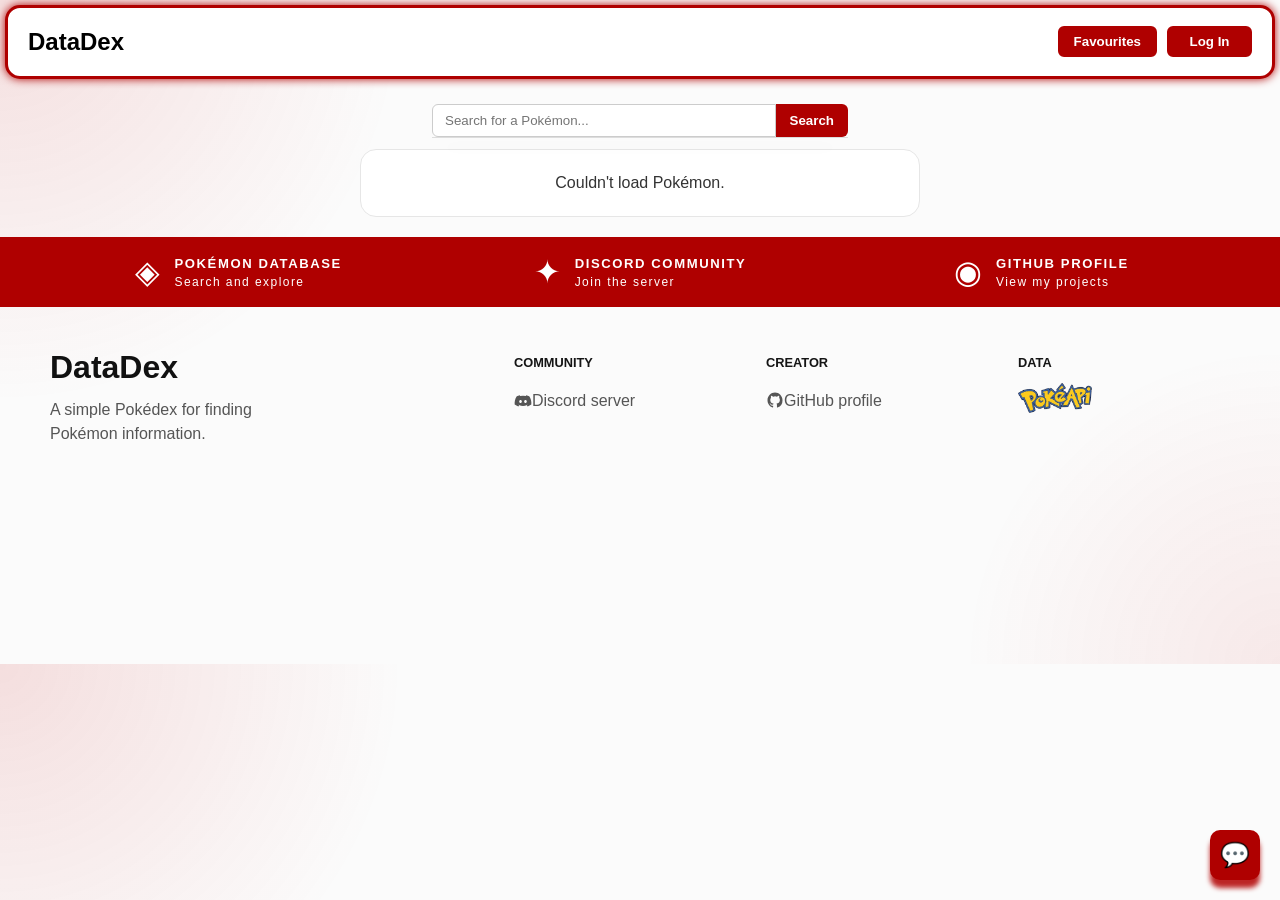
==== HTML/DataDex.html @ 78126db5 "Add files via upload" ====
<!DOCTYPE html>
<html lang="en">
<head>
    <meta charset="UTF-8">
    <meta name="viewport" content="width=device-width, initial-scale=1.0">
    <title>DataDex</title>
    <link rel="stylesheet" href="../CSS/Style.css">
    <!-- These scripts power the chatbox and Pokémon list. -->
    <script src="../Javascript/Chatbox.js" defer></script>
    <script src="../Javascript/Library.js" defer></script>
    <script src="../Javascript/AuthSystem.js" defer></script>
</head>
<body>
    <!-- Navbar -->
    <nav class="navbar">
        <div><h1 style="margin-right:10px;">DataDex</h1></div>
        <div style="margin-left:auto;display:flex;align-items:center;gap:10px;">
            <a class="nav-btn" href="Favourites.html" style="font-size: 13.3333px;">Favourites</a>
            <!-- Show before login -->
            <div id="nav-auth-controls">
                <button id="loginBtn" class="nav-btn" onclick="openAuthModal('login')">Log In</button>
            </div>
            <!-- Show after login -->
            <div id="nav-user-profile" style="display:none;align-items:center;gap:10px;">
                <img id="user-avatar" src="../Image/default-avatar.png" alt="Avatar" title="Change Avatar" onclick="document.getElementById('avatarPicker').click()" style="width:35px;height:35px;border-radius:50%;object-fit:cover;cursor:pointer;">
                <input type="file" id="avatarPicker" accept="image/*" style="display:none" onchange="changeAvatar(event)">
                <span id="nav-username"></span>
                <button class="nav-btn" onclick="logoutUser()">Log Out</button>
            </div>
        </div>
    </nav>
    <!-- Authentication Modal -->
    <div id="auth-modal" class="auth-modal" style="display:none;">
        <div class="auth-box">
            <button class="auth-close" onclick="closeAuthModal()">&times;</button>
            <h2 id="modal-title">Log In</h2>
            <input id="auth-user" type="text" placeholder="Username">
            <input id="auth-pass" type="password" placeholder="Password">
            <input id="auth-confirm-pass" type="password" placeholder="Confirm Password" style="display:none;">
            <button class="auth-btn" onclick="handleAuth()"> Continue</button>
            <p id="auth-message" style="color:red;margin-top:10px;"></p>
            <p id="auth-switch-text" style="margin-top:15px;">Don't have an account?<a href="#" onclick="openAuthModal('signup');return false;">Create One</a></p>
        </div>
    </div>
    <br><br><br><br>

    <!-- Fixed button and window for the Pokémon assistant. -->
    <button id="chatbox_btn" type="button">💬</button>
    <div id="chatbox" class="chatbox">
        <div class="chatbox-header">
            <h3>Chat with DataDex</h3>
            <button id="close_chatbox" type="button">Close</button>
        </div>
        <div id="chatbox_messages"></div>
        <div class="chatbox-input">
            <input type="text" id="chatbox_input" placeholder="Type your message...">
            <button id="send_message" type="button">Send</button>
        </div>
    </div>

    <!-- Search input, suggestions, and generated Pokémon cards. -->
    <main class="search-section">
        <div class="search-container">
            <input type="text" id="searchInput" placeholder="Search for a Pokémon...">
            <button id="searchButton" type="button">Search</button>
            <div id="searchSuggestions"></div>
        </div>
        <div id="pokemonContainer"></div>
    </main>

    <!-- Site footer with community and creator links. -->
    <footer class="site-footer" style="transform: translateY(-75px);">
        <div class="footer-highlights">
            <div class="footer-feature"><span class="footer-icon">◈</span><p><strong>POKÉMON DATABASE</strong><span>Search and explore</span></p></div>
            <div class="footer-feature"><span class="footer-icon">✦</span><p><strong>DISCORD COMMUNITY</strong><span>Join the server</span></p></div>
            <div class="footer-feature"><span class="footer-icon">◉</span><p><strong>GITHUB PROFILE</strong><span>View my projects</span></p></div>
        </div>
        <div class="footer-main">
            <div class="footer-brand"><a href="DataDex.html">DataDex</a><p>A simple Pokédex for finding Pokémon information.</p></div>
            <div class="footer-column">
                <h2>COMMUNITY</h2>
                <a class="footer-social-link" href="https://discord.gg/fkH4f9ykp" target="_blank">
                    <svg viewBox="0 0 24 24" aria-hidden="true">
                        <path d="M20.3 4.4A16.3 16.3 0 0 0 16.3 3l-.5 1a15 15 0 0 0-7.6 0l-.5-1a16.3 16.3 0 0 0-4 1.4C1.2 8.2.6 11.8.9 15.4a16.5 16.5 0 0 0 4.9 2.5l1.2-1.6c-.7-.3-1.3-.6-1.9-1a10.4 10.4 0 0 0 1.5.7 11.7 11.7 0 0 0 10.8 0 10.4 10.4 0 0 0 1.5-.7c-.6.4-1.2.7-1.9 1l1.2 1.6a16.5 16.5 0 0 0 4.9-2.5c.4-4.2-.7-7.8-2.8-11ZM8.7 13.2c-1 0-1.8-.9-1.8-2s.8-2 1.8-2 1.8.9 1.8 2-.8 2-1.8 2Zm6.6 0c-1 0-1.8-.9-1.8-2s.8-2 1.8-2 1.8.9 1.8 2-.8 2-1.8 2Z"/>
                    </svg>Discord server
                </a>
            </div>
            <div class="footer-column">
                <h2>CREATOR</h2>
                <a class="footer-social-link" href="https://github.com/HT-50" target="_blank">
                    <svg viewBox="0 0 24 24" aria-hidden="true">
                        <path d="M12 2C6.5 2 2 6.6 2 12.2c0 4.5 2.9 8.3 6.8 9.7.5.1.7-.2.7-.5v-1.9c-2.8.6-3.4-1.2-3.4-1.2-.5-1.2-1.1-1.5-1.1-1.5-.9-.6.1-.6.1-.6 1 .1 1.5 1 1.5 1 .9 1.5 2.4 1.1 3 .9.1-.7.4-1.1.6-1.3-2.2-.3-4.5-1.1-4.5-5 0-1.1.4-2 1-2.7-.1-.3-.4-1.3.1-2.7 0 0 .8-.3 2.8 1.1a9.5 9.5 0 0 1 5 0c1.9-1.4 2.8-1.1 2.8-1.1.5 1.4.2 2.4.1 2.7.6.7 1 1.6 1 2.7 0 3.9-2.4 4.7-4.6 5 .4.3.7 1 .7 1.9v2.8c0 .3.2.6.7.5A10.2 10.2 0 0 0 22 12.2C22 6.6 17.5 2 12 2Z"/>
                    </svg>GitHub profile
                </a>
            </div>
            <div class="footer-column">
                <h2>DATA</h2>
                <a href="https://pokeapi.co/" target="_blank">
                    <img src="../Image/download.png" style="height: 35%; width: 35%; transform: translateY(-5px);">
                </a>
            </div>
        </div>
    </footer>
    <br>
</body>
</html>
---- CSS/Style.css ----
/* Basic css */
* {
    box-sizing: border-box;
}
body {
    margin: 0;
    font-family: Arial, sans-serif;
    background:
        radial-gradient(circle at top left, rgba(200, 17, 17, 0.12), transparent 28%),
        radial-gradient(circle at bottom right, rgba(200, 17, 17, 0.08), transparent 22%),
        #fbfbfb;
}
img {
    display: block;
    max-width: 100%;
    height: auto;
}
/* Avatar img border */
#user-avatar{
    width:35px;
    height:35px;
    border-radius:50%;
    object-fit:cover;
    cursor:pointer;
    border:3px solid rgb(175,0,0);
    box-shadow:0 0 8px rgba(175,0,0,.25);
    transition:.2s;
    transform:scale(1.1);
}
#user-avatar:hover{
    transform:scale(1.12);
    box-shadow:
        0 0 12px rgba(175,0,0,.45),
        0 0 20px rgba(175,0,0,.25);
}
/* Navbar css */
.navbar {
    background-color: #ffffff;
    padding-left: 20px;
    padding-right: 20px;
    position: fixed;
    top: 5px;
    left: 5px;
    right: 5px;
    display: inline-flex;
    align-items: center;
    border: 3px solid rgb(175, 0, 0); 
    box-shadow: 0 0 10px rgb(175, 0, 0);
    width: auto;
    border-radius: 15px;
    z-index: 1000;
}
.nav-btn {
    background: rgb(175, 0, 0);
    color: white;
    border: 2px solid rgb(175, 0, 0);
    border-radius: 6px;
    padding: 6px 14px;
    font-weight: 700;
    cursor: pointer;
    transition: background 0.2s, color 0.2s, transform 0.2s, box-shadow 0.2s;
    display: inline-block;
    min-width: 85px;
    text-align: center;
    text-decoration: none;
}
.nav-btn:hover {
    background: rgb(125, 0, 0);
    border-color: rgb(125, 0, 0);
    transform: translateY(-5px);
    box-shadow: 0 8px 18px rgb(100, 0, 0);
}
.nav-right{
    margin-left:auto;
    display:flex;
    gap:10px;
    align-items:center;
    font-size: 13.3333px;
}
/* Auth modal ui */
.auth-modal{
    position:fixed;
    top:0;
    left:0;
    width:100%;
    height:100%;
    display:none;
    justify-content:center;
    align-items:flex-start;
    padding:20px;
    padding-top:15vh;
    background:rgba(0,0,0,.25);
    backdrop-filter:blur(5px);
    z-index:9999;
    animation:authFade .25s ease;
    box-sizing:border-box;
}
.auth-box{
    width:calc(100% - 40px);
    max-width:380px;
    margin-top:80px; /* Adjust this */
    background:#fff;
    border:2px solid rgb(175,0,0);
    border-radius:20px;
    padding:35px;
    box-shadow:
        0 0 15px rgba(150,0,0,.25),
        0 0 40px rgba(150,0,0,.18);
    animation:authDrop .35s ease;
    position:relative;
    box-sizing:border-box;
}
.auth-box h2{
    margin:0 0 30px;
    font-size:30px;
    font-weight:700;
    text-align:center;
    color:rgb(175,0,0);
}
.auth-close{
    position:absolute;
    top:15px;
    right:18px;
    border:none;
    background:none;
    font-size:28px;
    cursor:pointer;
    color:rgb(125,0,0);
    transition:.2s;
}
.auth-close:hover{
    transform:rotate(90deg);
}
.auth-box input{
    width:100%;
    padding:14px 16px;
    margin-bottom:18px;
    border:none;
    border-bottom:2px solid #d6d6d6;
    outline:none;
    background:transparent;
    font-size:15px;
    transition:.25s;
    box-sizing:border-box;
}
.auth-box input:focus{
    border-bottom:2px solid rgb(175,0,0);
}
.auth-btn{
    width:100%;
    padding:14px;
    border:none;
    border-radius:10px;
    background:rgb(175,0,0);
    color:#fff;
    font-size:16px;
    font-weight:bold;
    cursor:pointer;
    transition:.25s;
}
.auth-btn:hover{
    background:rgb(150,0,0);
    box-shadow:0 0 18px rgba(150,0,0,.4);
    transform:translateY(-2px);
}
#auth-message{
    margin-top:15px;
    text-align:center;
    font-size:14px;
    color:red;
    min-height:20px;
}
#auth-switch-text{
    margin-top:22px;
    text-align:center;
    font-size:14px;
    color:#666;
}
#auth-switch-text a{
    text-decoration:none;
    font-weight:bold;
    color:rgb(175,0,0);
    transition:.2s;
}
#auth-switch-text a:hover{
    text-decoration:underline;
}
@keyframes authDrop{
    from{
        opacity:0;
        transform:translateY(-40px);
    }
    to{
        opacity:1;
        transform:translateY(0);
    }
}
@keyframes authFade{
    from{
        opacity:0;
    }
    to{
        opacity:1;
    }
}
@media(max-width:500px){
    .auth-modal{
        padding:20px;
        padding-top:70px;
    }
    .auth-box{
        padding:25px;
    }
    .auth-box h2{
        font-size:24px;
    }
}
/* Search page */
.search-section {
    width: min(100%, 1400px);
    margin: auto;
    padding: 20px 16px;
    text-align: center;
}
.search-container {
    position: relative;
    display: flex;
    width: 100%;
    max-width: 416px;
    margin: 12px auto;
}
#searchInput {
    min-width: 0;
    flex: 1;
    padding: 8px 12px;
    border: 1px solid #ccc;
    border-radius: 6px 0 0 6px;
}
/* Search btn */
#searchButton, #showMoreButton {
    border: 0;
    background: rgb(175, 0, 0);
    color: white;
    cursor: pointer;
    font-weight: 700;
    transition: background 0.2s, transform 0.2s;
}
#searchButton {
    padding: 8px 14px;
    border-radius: 0 6px 6px 0;
}
#searchButton:hover, #showMoreButton:hover {
    background: #a90f0f;
}
/* Search suggestions */
#searchSuggestions {
    position: absolute;
    top: 100%;
    left: 0;
    z-index: 10;
    width: 100%;
    overflow: hidden;
    background: #fff;
    border: 1px solid #ddd;
    border-top: 0;
    border-radius: 0 0 10px 10px;
    box-shadow: 0 10px 24px rgba(0, 0, 0, 0.12);
    text-align: left;
}
.search-suggestion-item, .search-suggestion-empty {
    padding: 10px 12px;
}
.search-suggestion-item {
    cursor: pointer;
}
.search-suggestion-item:hover {
    background: #f4f4f4;
}
.search-suggestion-empty {
    color: #666;
}
/* Cards div */
#pokemonContainer {
    display: grid;
    grid-template-columns: repeat(5, 1fr);
    gap: 20px;
}
/* Show more btn */
#showMoreButton {
    display: block;
    margin: 20px auto 0;
    padding: 12px 20px;
    border-radius: 999px;
    font-size: 1rem;
}
#showMoreButton:hover {
    transform: translateY(-2px);
}
.message-box {
    grid-column: 1 / -1;
    width: min(100%, 560px);
    margin: auto;
    padding: 24px;
    background: #fff;
    border: 1px solid #e6e6e6;
    border-radius: 16px;
    color: #333;
}
.hidden {
    display: none !important;
}
/* Card hover and color */
.pokemon-card {
    overflow: hidden;
    width: 100%;
    cursor: pointer;
    background: #fff;
    border: 1px solid #ccc;
    border-radius: 16px;
    box-shadow: 0 10px 22px rgba(0, 0, 0, 0.08);
    transition: transform 0.2s, box-shadow 0.2s;
}
.pokemon-card:hover {
    transform: translateY(-5px);
    box-shadow: 0 18px 30px rgba(0, 0, 0, 0.12);
}
/* Cards img */
.card-img-wrapper {
    padding: 16px;
    background: #f9f9f9;
}
.card-img-wrapper img {
    width: 100%;
}
/* Cards body */
.card-body {
    padding: 16px;
}
/* Position of cards' element */
.pokemon-name, .pokemon-id {
    margin: 0 0 8px;
}
.pokemon-name {
    text-transform: capitalize;
}
.pokemon-id, .pokemon-meta {
    color: #555;
}
.pokemon-meta {
    margin: 12px 0 0;
}
/* Type position */
.type-list {
    display: flex;
    flex-wrap: wrap;
    justify-content: center;
    gap: 8px;
    margin: 14px 0;
}
.pokemon-type {
    padding: 6px 16px;
    border-radius: 6px;
    color: #fff;
    font-size: 0.88rem;
    font-weight: 700;
    text-shadow: 0 1px 1px rgba(0, 0, 0, 0.25);
    text-transform: capitalize;
}
/* Type color */
.type-normal { background: #a8a77a; color: #222; }
.type-fire { background: #ee8130; }
.type-water { background: #6390f0; }
.type-electric { background: #f7d02c; color: #222; }
.type-grass { background: #7ac74c; }
.type-ice { background: #96d9d6; color: #222; }
.type-fighting { background: #c22e28; }
.type-poison { background: #a33ea1; }
.type-ground { background: #e2bf65; color: #222; }
.type-flying { background: linear-gradient(#3dc7ef 50%, #bdb9b8 50%); }
.type-psychic { background: #f95587; }
.type-bug { background: #a6b91a; }
.type-rock { background: #b6a136; }
.type-ghost { background: #735797; }
.type-dragon { background: linear-gradient(#53a4cf 50%, #f16e57 50%); }
.type-dark { background: #705746; }
.type-steel { background: #b7b7ce; color: #222; }
.type-fairy { background: #d685ad; }
/* Pokémon detail page css */
.detail-card {
    display: grid;
    grid-template-columns: 350px 1fr;
    gap: 30px;
    width: min(100% - 32px, 1000px);
    margin: 40px auto;
    padding: 30px;
    background: #fff;
    border-radius: 20px;
    box-shadow: 0 10px 25px rgba(0, 0, 0, 0.15);
}
/* Detail img */
.detail-image {
    display: flex;
    align-items: center;
    justify-content: center;
}
.detail-image img {
    width: 320px;
    transition: transform 0.3s;
}
.detail-image img:hover {
    transform: scale(1.08);
}
/* Detail pokemon header */
.detail-info h1 {
    margin: 0;
    font-size: 2.8rem;
    text-transform: capitalize;
    text-align: center;
}
/* Grid creator between img and stats */
.info-grid {
    display: grid;
    grid-template-columns: repeat(2, 1fr);
    gap: 18px;
    margin: 25px 0;
}
.info-grid div {
    padding: 18px;
    background: #f4f4f4;
    border-radius: 15px;
    text-align: center;
}
.info-grid strong {
    display: block;
    margin-bottom: 10px;
    font-size: 1.2rem;
}
/* Stats css */
#stats {
    display: flex;
    flex-direction: column;
    gap: 10px;
    margin-top: 20px;
}
.stat {
    display: grid;
    grid-template-columns: 110px 1fr 45px;
    gap: 15px;
    align-items: center;
}
.bar {
    height: 12px;
    overflow: hidden;
    background: #e5e5e5;
    border-radius: 30px;
}
.fill {
    height: 100%;
    background: #d62828;
    border-radius: inherit;
}
/* Footer css */
.site-footer {
    margin-top: 75px;
    color: #151515;
    padding-bottom: 50px;
}
/* Footers' red strip*/
.footer-highlights {
    display: grid;
    grid-template-columns: repeat(3, 1fr);
    gap: 24px;
    padding: 16px max(24px, calc((100% - 1180px) / 2));
    background: rgb(175, 0, 0);
    color: #fff;
}
/* Footer feature */
.footer-feature {
    display: flex;
    align-items: center;
    justify-content: center;
    gap: 14px;
}
.footer-feature p, .footer-brand p {
    margin: 0;
}
.footer-feature strong, .footer-feature span:not(.footer-icon) {
    display: block;
    letter-spacing: 0.12em;
}
.footer-feature strong { 
    font-size: 0.82rem; 
}
.footer-feature span:not(.footer-icon) { 
    margin-top: 4px; 
    font-size: 0.75rem; 
}
/* Footers' icon */
.footer-icon {
    color: #fff;
    font-size: 2rem;
}
/* Footer div */
.footer-main {
    display: grid;
    grid-template-columns: 2fr repeat(3, 1fr);
    gap: 40px;
    width: min(100% - 48px, 1180px);
    margin: auto;
    padding: 42px 0 75px;
}
/* Footer developer's text color page */
.footer-brand > a {
    color: #111;
    font-size: 2rem;
    font-weight: 700;
    text-decoration: none;
}
.footer-brand p {
    max-width: 260px;
    margin-top: 12px;
    color: #555;
    line-height: 1.5;
}
/* Footer developers' page */
.footer-column h2 {
    margin: 6px 0 18px;
    font-size: 0.8rem;
}
.footer-column a {
    display: block;
    margin-bottom: 12px;
    color: #555;
    text-decoration: none;
}
.footer-column a:hover {
    color: #c81111;
    text-decoration: underline;
}
/* Footer link */
.footer-social-link {
    display: inline-flex;
    align-items: center;
    gap: 8px;
}
.footer-social-link svg {
    width: 18px;
    height: 18px;
    fill: currentColor;
}
/* Shift position of links' icon a bit upward */
.footer-social-link[href*="discord"] svg {
    transform: translateY(5px);
}
.footer-social-link[href*="github"] svg {
    transform: translateY(3px);
}
/* Chatbox css */
#chatbox_btn {
    position: fixed;
    right: 20px;
    bottom: 20px;
    z-index: 1001;
    width: 50px;
    height: 50px;
    background: rgb(175, 0, 0);
    border: 0;
    border-radius: 10px;
    box-shadow: 0 8px 5px rgb(188, 38, 38);
    color: #fff;
    cursor: pointer;
    font-size: 24px;
}
#chatbox_btn:hover { 
    background: #cc0000; transform: translateY(-5px); 
}
#chatbox {
    position: fixed;
    right: 90px;
    bottom: 20px;
    z-index: 1002;
    display: none;
    width: 360px;
    overflow: hidden;
    background: #fff;
    border: 2px solid #c81111;
    border-radius: 12px;
    box-shadow: 0 22px 46px rgba(0, 0, 0, 0.22);
}
/* Chatbot header css */
.chatbox-header {
    position: relative;
    padding: 17px 90px 17px 12px;
    background: linear-gradient(90deg, #c81111, #e03b3b);
    border-radius: 10px 10px 0 0;
    color: #fff;
    text-align: center;
}
.chatbox-header h3 { 
    margin: 0; font-size: 1rem; 
}
#close_chatbox {
    position: absolute;
    top: 10px;
    right: 10px;
    height: 30px;
    padding: 0 10px;
    background: #fff;
    border: 1px solid #fff;
    border-radius: 999px;
    color: #c81111;
    cursor: pointer;
    font-weight: 700;
}
#chatbox_messages {
    display: flex;
    flex-direction: column;
    gap: 10px;
    height: 300px;
    overflow-y: auto;
    padding: 14px;
}
/* Chatbot input */
.chatbox-input {
    display: flex;
    gap: 10px;
    padding: 14px;
    border-top: 1px solid rgba(200, 17, 17, 0.25);
}
#chatbox_input {
    min-width: 0;
    flex: 1;
    padding: 12px 14px;
    border: 1px solid #ddd;
    border-radius: 999px;
    outline: 0;
}
#chatbox_input:focus { 
    border-color: #c81111; 
}
/* Message css */
#send_message {
    padding: 12px 16px;
    background: #c81111;
    border: 0;
    border-radius: 999px;
    color: #fff;
    cursor: pointer;
    font-weight: 700;
}
#send_message:hover { 
    background: #a90f0f; 
}
.message {
    max-width: 85%;
    margin-bottom: 10px;
    padding: 10px 12px;
    border-radius: 16px;
    box-shadow: 0 1px 2px rgba(0, 0, 0, 0.08);
    line-height: 1.45;
    white-space: pre-wrap;
    word-wrap: break-word;
}
.message.user { 
    align-self: flex-end; 
    background: #feeaea; 
    color: #3f1515; 
    border-bottom-right-radius: 4px; 
}
.message.bot { 
    align-self: flex-start; 
    background: #fff; 
    border: 1px solid #f0e0e0; 
    border-bottom-left-radius: 4px; 
}
/* Favourite css */
.favourite-btn{
    position:absolute;
    top:12px;
    right:12px;
    width:42px;
    height:42px;
    border:2px solid rgb(175,0,0);
    border-radius:10px;
    background:#fff;
    display:flex;
    align-items:center;
    justify-content:center;
    cursor:pointer;
    font-size:22px;
    transition:.2s;
    box-shadow:0 0 10px rgba(175,0,0,.18);
}
.favourite-btn:hover{
    transform:scale(1.08);
    box-shadow:
        0 0 12px rgba(175,0,0,.35),
        0 0 22px rgba(175,0,0,.2);
}
.favourite-btn.active{
    background:rgb(175,0,0);
    color:#fff;
}
/* Reponsive for cards in when use phone */
/* Not good for under 200px phone */
@media (max-width: 1400px) {
    #pokemonContainer { 
        grid-template-columns: repeat(4, 1fr); 
    }
}
@media (max-width: 1000px) {
    #pokemonContainer { 
        grid-template-columns: repeat(3, 1fr); 
    }
}
@media (max-width: 800px) {
    .detail-card { 
        grid-template-columns: 1fr; 
        margin: 20px auto; 
        padding: 20px; 
    }
    .detail-image img { 
        width: 220px;
    }
    .info-grid { 
        grid-template-columns: 1fr; 
    }
}
@media (max-width: 700px) {
    .search-section { 
        padding: 20px 12px; 
    }
    #pokemonContainer { 
        grid-template-columns: repeat(2, 1fr); 
        gap: 16px; 
    }
    .footer-highlights,
    .footer-main {
        grid-template-columns: 1fr;
    }
    .footer-highlights {
        gap: 20px;
        padding: 28px 24px;
    }
    .footer-main {
        gap: 28px;
        padding-top: 36px;
    }
}
@media (max-width: 500px) {
    #chatbox { 
        right: 10px; 
        bottom: 80px; 
        width: calc(100% - 20px);
     }
    .stat { 
        grid-template-columns: 85px 1fr 35px; 
        gap: 8px; 
        font-size: 0.9rem; 
    }
}
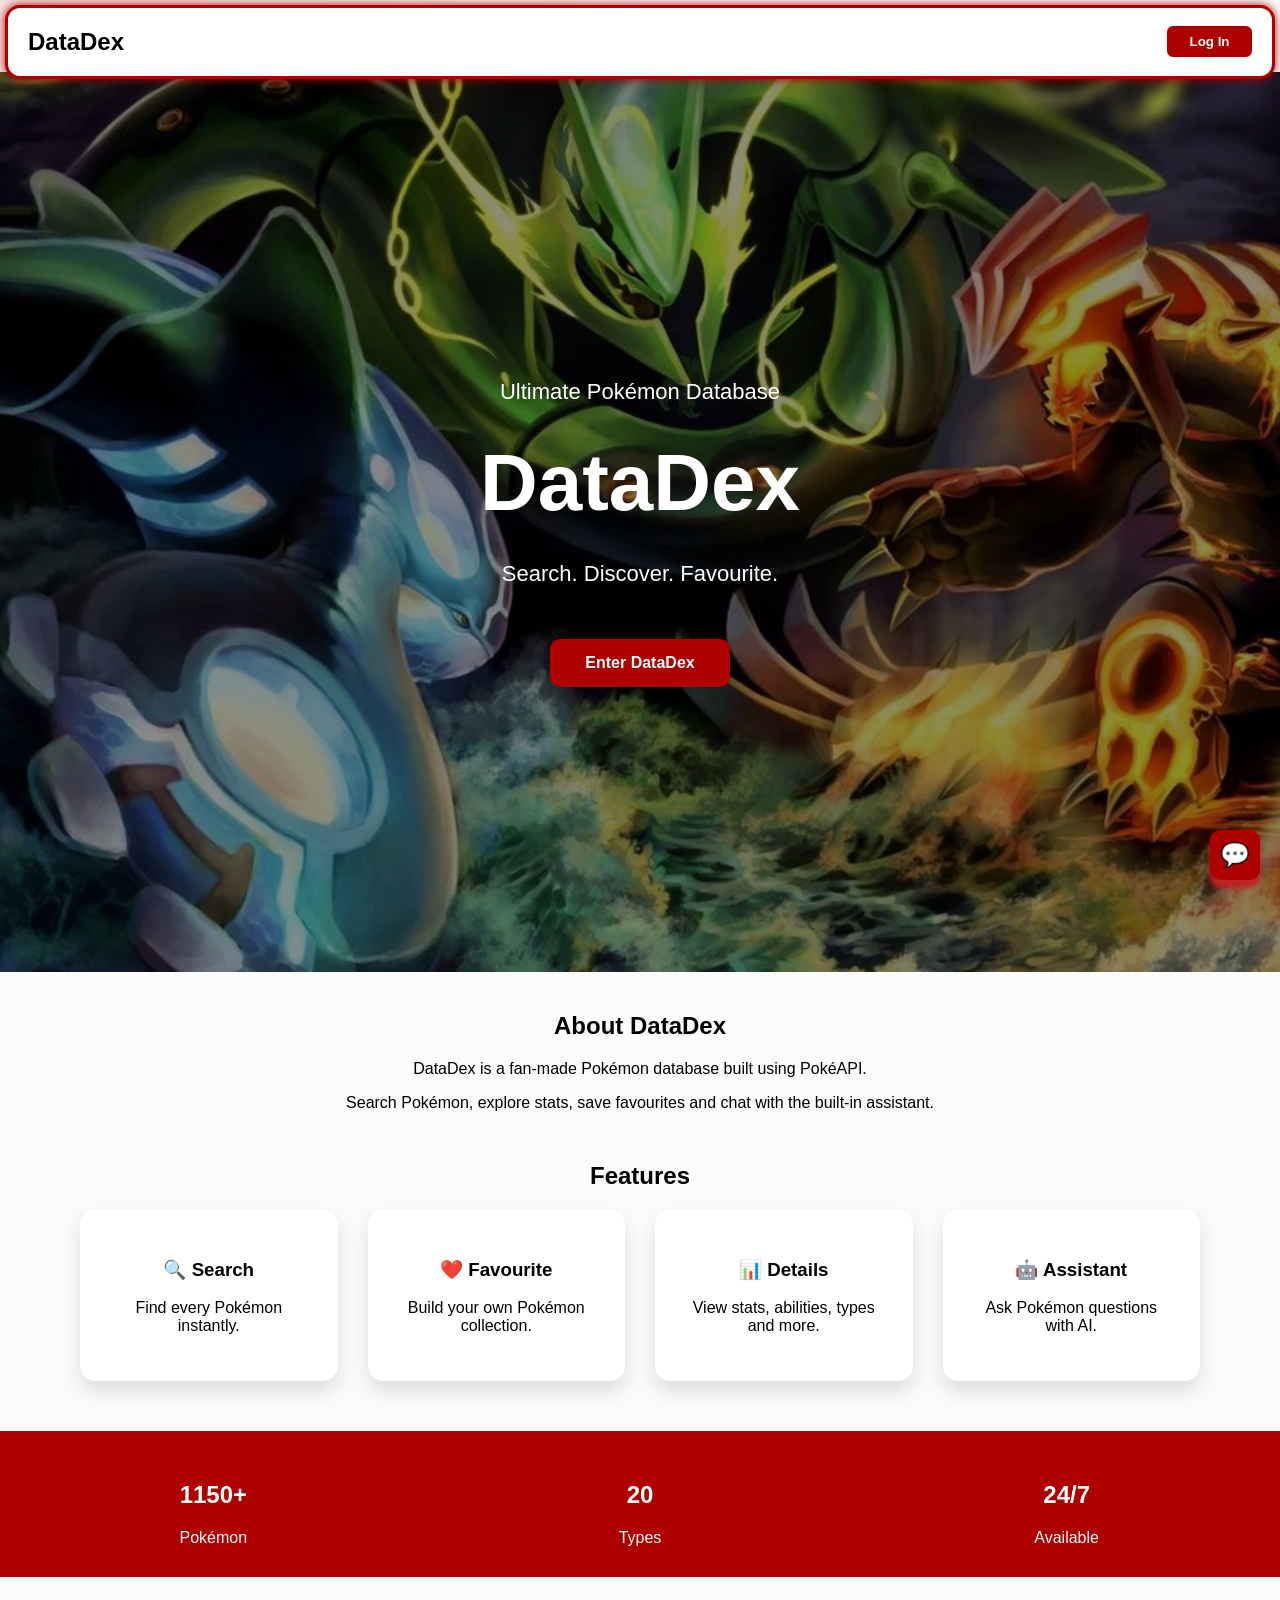
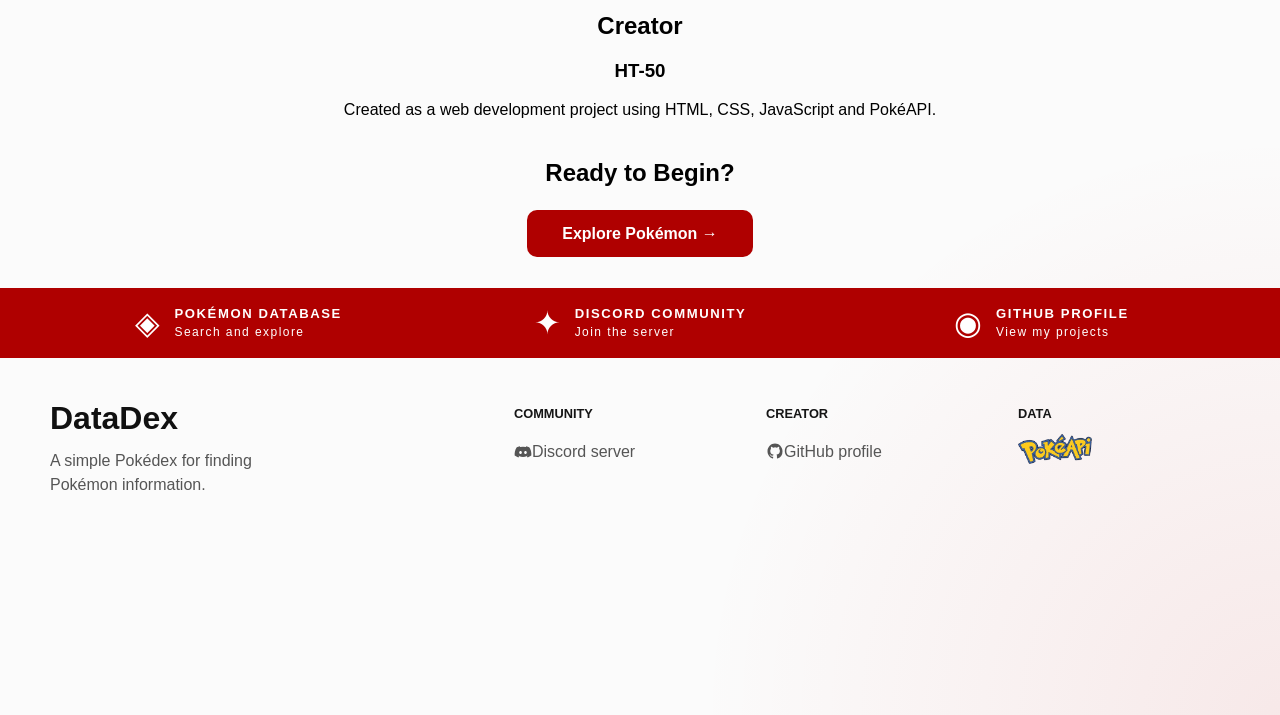
==== commit 550cbad5: "Add files via upload" ====
--- a/HTML/DataDex.html
+++ b/HTML/DataDex.html
@@ -1,106 +1,170 @@
-<!DOCTYPE html>
-<html lang="en">
-<head>
-    <meta charset="UTF-8">
-    <meta name="viewport" content="width=device-width, initial-scale=1.0">
-    <title>DataDex</title>
-    <link rel="stylesheet" href="../CSS/Style.css">
-    <!-- These scripts power the chatbox and Pokémon list. -->
-    <script src="../Javascript/Chatbox.js" defer></script>
-    <script src="../Javascript/Library.js" defer></script>
-    <script src="../Javascript/AuthSystem.js" defer></script>
-</head>
-<body>
-    <!-- Navbar -->
-    <nav class="navbar">
-        <div><h1 style="margin-right:10px;">DataDex</h1></div>
-        <div style="margin-left:auto;display:flex;align-items:center;gap:10px;">
-            <a class="nav-btn" href="Favourites.html" style="font-size: 13.3333px;">Favourites</a>
-            <!-- Show before login -->
-            <div id="nav-auth-controls">
-                <button id="loginBtn" class="nav-btn" onclick="openAuthModal('login')">Log In</button>
-            </div>
-            <!-- Show after login -->
-            <div id="nav-user-profile" style="display:none;align-items:center;gap:10px;">
-                <img id="user-avatar" src="../Image/default-avatar.png" alt="Avatar" title="Change Avatar" onclick="document.getElementById('avatarPicker').click()" style="width:35px;height:35px;border-radius:50%;object-fit:cover;cursor:pointer;">
-                <input type="file" id="avatarPicker" accept="image/*" style="display:none" onchange="changeAvatar(event)">
-                <span id="nav-username"></span>
-                <button class="nav-btn" onclick="logoutUser()">Log Out</button>
-            </div>
-        </div>
-    </nav>
-    <!-- Authentication Modal -->
-    <div id="auth-modal" class="auth-modal" style="display:none;">
-        <div class="auth-box">
-            <button class="auth-close" onclick="closeAuthModal()">&times;</button>
-            <h2 id="modal-title">Log In</h2>
-            <input id="auth-user" type="text" placeholder="Username">
-            <input id="auth-pass" type="password" placeholder="Password">
-            <input id="auth-confirm-pass" type="password" placeholder="Confirm Password" style="display:none;">
-            <button class="auth-btn" onclick="handleAuth()"> Continue</button>
-            <p id="auth-message" style="color:red;margin-top:10px;"></p>
-            <p id="auth-switch-text" style="margin-top:15px;">Don't have an account?<a href="#" onclick="openAuthModal('signup');return false;">Create One</a></p>
-        </div>
-    </div>
-    <br><br><br><br>
-
-    <!-- Fixed button and window for the Pokémon assistant. -->
-    <button id="chatbox_btn" type="button">💬</button>
-    <div id="chatbox" class="chatbox">
-        <div class="chatbox-header">
-            <h3>Chat with DataDex</h3>
-            <button id="close_chatbox" type="button">Close</button>
-        </div>
-        <div id="chatbox_messages"></div>
-        <div class="chatbox-input">
-            <input type="text" id="chatbox_input" placeholder="Type your message...">
-            <button id="send_message" type="button">Send</button>
-        </div>
-    </div>
-
-    <!-- Search input, suggestions, and generated Pokémon cards. -->
-    <main class="search-section">
-        <div class="search-container">
-            <input type="text" id="searchInput" placeholder="Search for a Pokémon...">
-            <button id="searchButton" type="button">Search</button>
-            <div id="searchSuggestions"></div>
-        </div>
-        <div id="pokemonContainer"></div>
-    </main>
-
-    <!-- Site footer with community and creator links. -->
-    <footer class="site-footer" style="transform: translateY(-75px);">
-        <div class="footer-highlights">
-            <div class="footer-feature"><span class="footer-icon">◈</span><p><strong>POKÉMON DATABASE</strong><span>Search and explore</span></p></div>
-            <div class="footer-feature"><span class="footer-icon">✦</span><p><strong>DISCORD COMMUNITY</strong><span>Join the server</span></p></div>
-            <div class="footer-feature"><span class="footer-icon">◉</span><p><strong>GITHUB PROFILE</strong><span>View my projects</span></p></div>
-        </div>
-        <div class="footer-main">
-            <div class="footer-brand"><a href="DataDex.html">DataDex</a><p>A simple Pokédex for finding Pokémon information.</p></div>
-            <div class="footer-column">
-                <h2>COMMUNITY</h2>
-                <a class="footer-social-link" href="https://discord.gg/fkH4f9ykp" target="_blank">
-                    <svg viewBox="0 0 24 24" aria-hidden="true">
-                        <path d="M20.3 4.4A16.3 16.3 0 0 0 16.3 3l-.5 1a15 15 0 0 0-7.6 0l-.5-1a16.3 16.3 0 0 0-4 1.4C1.2 8.2.6 11.8.9 15.4a16.5 16.5 0 0 0 4.9 2.5l1.2-1.6c-.7-.3-1.3-.6-1.9-1a10.4 10.4 0 0 0 1.5.7 11.7 11.7 0 0 0 10.8 0 10.4 10.4 0 0 0 1.5-.7c-.6.4-1.2.7-1.9 1l1.2 1.6a16.5 16.5 0 0 0 4.9-2.5c.4-4.2-.7-7.8-2.8-11ZM8.7 13.2c-1 0-1.8-.9-1.8-2s.8-2 1.8-2 1.8.9 1.8 2-.8 2-1.8 2Zm6.6 0c-1 0-1.8-.9-1.8-2s.8-2 1.8-2 1.8.9 1.8 2-.8 2-1.8 2Z"/>
-                    </svg>Discord server
-                </a>
-            </div>
-            <div class="footer-column">
-                <h2>CREATOR</h2>
-                <a class="footer-social-link" href="https://github.com/HT-50" target="_blank">
-                    <svg viewBox="0 0 24 24" aria-hidden="true">
-                        <path d="M12 2C6.5 2 2 6.6 2 12.2c0 4.5 2.9 8.3 6.8 9.7.5.1.7-.2.7-.5v-1.9c-2.8.6-3.4-1.2-3.4-1.2-.5-1.2-1.1-1.5-1.1-1.5-.9-.6.1-.6.1-.6 1 .1 1.5 1 1.5 1 .9 1.5 2.4 1.1 3 .9.1-.7.4-1.1.6-1.3-2.2-.3-4.5-1.1-4.5-5 0-1.1.4-2 1-2.7-.1-.3-.4-1.3.1-2.7 0 0 .8-.3 2.8 1.1a9.5 9.5 0 0 1 5 0c1.9-1.4 2.8-1.1 2.8-1.1.5 1.4.2 2.4.1 2.7.6.7 1 1.6 1 2.7 0 3.9-2.4 4.7-4.6 5 .4.3.7 1 .7 1.9v2.8c0 .3.2.6.7.5A10.2 10.2 0 0 0 22 12.2C22 6.6 17.5 2 12 2Z"/>
-                    </svg>GitHub profile
-                </a>
-            </div>
-            <div class="footer-column">
-                <h2>DATA</h2>
-                <a href="https://pokeapi.co/" target="_blank">
-                    <img src="../Image/download.png" style="height: 35%; width: 35%; transform: translateY(-5px);">
-                </a>
-            </div>
-        </div>
-    </footer>
-    <br>
-</body>
-</html>
+<!DOCTYPE html>
+<html lang="en">
+<head>
+    <meta charset="UTF-8">
+    <meta name="viewport" content="width=device-width, initial-scale=1.0">
+    <title>DataDex</title>
+    <link rel="stylesheet" href="../CSS/Style.css">
+    <link rel="stylesheet" href="../CSS/Main_Page.css">
+    <!-- These scripts power the chatbox and Pokémon list. -->
+    <script src="../Javascript/Chatbox.js" defer></script>
+    <script src="../Javascript/Library.js" defer></script>
+    <script src="../Javascript/AuthSystem.js" defer></script>
+</head>
+<body>
+    <!-- Navbar -->
+    <nav class="navbar">
+        <div><h1 style="margin-right:10px;">DataDex</h1></div>
+        <div style="margin-left:auto;display:flex;align-items:center;gap:10px;">
+            <!-- Show before login -->
+            <div id="nav-auth-controls">
+                <button id="loginBtn" class="nav-btn" onclick="openAuthModal('login')">Log In</button>
+            </div>
+            <!-- Show after login -->
+            <div id="nav-user-profile" style="display:none;align-items:center;gap:10px;">
+                <img id="user-avatar" src="../Image/default-avatar.png" alt="Avatar" title="Change Avatar" onclick="document.getElementById('avatarPicker').click()" style="width:35px;height:35px;border-radius:50%;object-fit:cover;cursor:pointer;">
+                <input type="file" id="avatarPicker" accept="image/*" style="display:none" onchange="changeAvatar(event)">
+                <span id="nav-username" style="font-weight: 700;"></span>
+                <button class="nav-btn" onclick="logoutUser()">Log Out</button>
+            </div>
+        </div>
+    </nav>
+    <!-- Authentication Modal -->
+    <div id="auth-modal" class="auth-modal" style="display:none;">
+        <div class="auth-box">
+            <button class="auth-close" onclick="closeAuthModal()">&times;</button>
+            <h2 id="modal-title">Log In</h2>
+            <input id="auth-user" type="text" placeholder="Username">
+            <input id="auth-pass" type="password" placeholder="Password">
+            <input id="auth-confirm-pass" type="password" placeholder="Confirm Password" style="display:none;">
+            <button class="auth-btn" onclick="handleAuth()"> Continue</button>
+            <p id="auth-message" style="color:red;margin-top:10px;"></p>
+            <p id="auth-switch-text" style="margin-top:15px;">Don't have an account?<a href="#" onclick="openAuthModal('signup');return false;">Create One</a></p>
+        </div>
+    </div>
+    <br><br><br><br>
+
+    <main class="landing">
+        <!-- Attention Grapper -->
+        <section class="hero">
+            <img class="hero-bg" src="../Image/pokemon-wallpaper-1.jpg" alt="Hero">
+            <div class="hero-overlay">
+                <p>Ultimate Pokémon Database</p>
+                <h1>DataDex</h1>
+                <p>
+                    Search. Discover. Favourite.
+                </p>
+                <a class="hero-btn" href="List.html">Enter DataDex</a>
+            </div>
+        </section>
+        <!-- ABOUT -->
+        <section class="landing-section" style="margin-top: 40px;">
+            <h2>About DataDex</h2>
+            <p>DataDex is a fan-made Pokémon database built using PokéAPI.</p>
+            <p>Search Pokémon, explore stats, save favourites and chat with the built-in assistant.</p>
+        </section>
+        <!-- FEATURES -->
+        <section class="landing-section" style="margin-top: -50px;">
+            <h2>Features</h2>
+            <div class="feature-grid">
+                <div class="feature-card">
+                    <h3>🔍 Search</h3>
+                    <p>Find every Pokémon instantly.</p>
+                </div>
+                <div class="feature-card">
+                    <h3>❤️ Favourite</h3>
+                    <p>Build your own Pokémon collection.</p>
+                </div>
+                <div class="feature-card">
+                    <h3>📊 Details</h3>
+                    <p>View stats, abilities, types and more.</p>
+                </div>
+                <div class="feature-card">
+                    <h3>🤖 Assistant</h3>
+                    <p>Ask Pokémon questions with AI.</p>
+                </div>
+            </div>
+        </section>
+        <!-- NUMBERS -->
+        <section class="landing-stats">
+            <div>
+                <h2>1150+</h2>
+                <span>Pokémon</span>
+            </div>
+            <div>
+                <h2>20</h2>
+                <span>Types</span>
+            </div>
+            <div>
+                <h2>24/7</h2>
+                <span>Available</span>
+            </div>
+        </section>
+        <!-- CREATOR -->
+        <section class="landing-section">
+            <h2 style="margin-top: -65px;">Creator</h2>
+            <h3>HT-50</h3>
+            <p>
+                Created as a web development project using
+                HTML, CSS, JavaScript and PokéAPI.
+            </p>
+        </section>
+        <!-- FINAL -->
+        <section class="landing-section" style="margin-top: -60px;">
+            <h2>Ready to Begin?</h2>
+            <br>
+            <a class="hero-btn" href="List.html">Explore Pokémon →</a>
+            <div style="height: 20px;"></div>
+        </section>
+    </main>
+
+    <!-- Fixed button and window for the Pokémon assistant. -->
+    <button id="chatbox_btn" type="button">💬</button>
+    <div id="chatbox" class="chatbox">
+        <div class="chatbox-header">
+            <h3>Chat with DataDex</h3>
+            <button id="close_chatbox" type="button">Close</button>
+        </div>
+        <div id="chatbox_messages"></div>
+        <div class="chatbox-input">
+            <input type="text" id="chatbox_input" placeholder="Type your message...">
+            <button id="send_message" type="button">Send</button>
+        </div>
+    </div>
+
+    <!-- Site footer with community and creator links. -->
+    <footer class="site-footer" style="transform: translateY(-75px);">
+        <div class="footer-highlights">
+            <div class="footer-feature"><span class="footer-icon">◈</span><p><strong>POKÉMON DATABASE</strong><span>Search and explore</span></p></div>
+            <div class="footer-feature"><span class="footer-icon">✦</span><p><strong>DISCORD COMMUNITY</strong><span>Join the server</span></p></div>
+            <div class="footer-feature"><span class="footer-icon">◉</span><p><strong>GITHUB PROFILE</strong><span>View my projects</span></p></div>
+        </div>
+        <div class="footer-main">
+            <div class="footer-brand"><a href="DataDex.html">DataDex</a><p>A simple Pokédex for finding Pokémon information.</p></div>
+            <div class="footer-column">
+                <h2>COMMUNITY</h2>
+                <a class="footer-social-link" href="https://discord.gg/fkH4f9ykp" target="_blank">
+                    <svg viewBox="0 0 24 24" aria-hidden="true">
+                        <path d="M20.3 4.4A16.3 16.3 0 0 0 16.3 3l-.5 1a15 15 0 0 0-7.6 0l-.5-1a16.3 16.3 0 0 0-4 1.4C1.2 8.2.6 11.8.9 15.4a16.5 16.5 0 0 0 4.9 2.5l1.2-1.6c-.7-.3-1.3-.6-1.9-1a10.4 10.4 0 0 0 1.5.7 11.7 11.7 0 0 0 10.8 0 10.4 10.4 0 0 0 1.5-.7c-.6.4-1.2.7-1.9 1l1.2 1.6a16.5 16.5 0 0 0 4.9-2.5c.4-4.2-.7-7.8-2.8-11ZM8.7 13.2c-1 0-1.8-.9-1.8-2s.8-2 1.8-2 1.8.9 1.8 2-.8 2-1.8 2Zm6.6 0c-1 0-1.8-.9-1.8-2s.8-2 1.8-2 1.8.9 1.8 2-.8 2-1.8 2Z"/>
+                    </svg>Discord server
+                </a>
+            </div>
+            <div class="footer-column">
+                <h2>CREATOR</h2>
+                <a class="footer-social-link" href="https://github.com/HT-50" target="_blank">
+                    <svg viewBox="0 0 24 24" aria-hidden="true">
+                        <path d="M12 2C6.5 2 2 6.6 2 12.2c0 4.5 2.9 8.3 6.8 9.7.5.1.7-.2.7-.5v-1.9c-2.8.6-3.4-1.2-3.4-1.2-.5-1.2-1.1-1.5-1.1-1.5-.9-.6.1-.6.1-.6 1 .1 1.5 1 1.5 1 .9 1.5 2.4 1.1 3 .9.1-.7.4-1.1.6-1.3-2.2-.3-4.5-1.1-4.5-5 0-1.1.4-2 1-2.7-.1-.3-.4-1.3.1-2.7 0 0 .8-.3 2.8 1.1a9.5 9.5 0 0 1 5 0c1.9-1.4 2.8-1.1 2.8-1.1.5 1.4.2 2.4.1 2.7.6.7 1 1.6 1 2.7 0 3.9-2.4 4.7-4.6 5 .4.3.7 1 .7 1.9v2.8c0 .3.2.6.7.5A10.2 10.2 0 0 0 22 12.2C22 6.6 17.5 2 12 2Z"/>
+                    </svg>GitHub profile
+                </a>
+            </div>
+            <div class="footer-column">
+                <h2>DATA</h2>
+                <a href="https://pokeapi.co/" target="_blank">
+                    <img src="../Image/download.png" style="height: 35%; width: 35%; transform: translateY(-5px);">
+                </a>
+            </div>
+        </div>
+    </footer>
+    <br>
+</body>
+</html>
--- a/CSS/Style.css
+++ b/CSS/Style.css
@@ -28,10 +28,36 @@
     transform:scale(1.1);
 }
 #user-avatar:hover{
-    transform:scale(1.12);
-    box-shadow:
-        0 0 12px rgba(175,0,0,.45),
-        0 0 20px rgba(175,0,0,.25);
+    background: rgb(125, 0, 0);
+    border-color: rgb(125, 0, 0);
+    transform: translateY(-5px);
+    box-shadow: 0 8px 18px rgb(100, 0, 0);
+}
+/* Favourite btn invisability */
+#detailFavourite{
+    visibility:hidden;
+}
+/* Favourite btn css */
+.detail-favourite-btn{
+    position: absolute;
+    top: 15px;
+    right: 15px;
+    font-size: 18px;
+    width: 40px;
+    height: 40px;
+    background:rgb(175, 0, 0);
+    border: 2px solid rgb(175,0,0);
+    border-radius: 10px;
+    cursor: pointer;
+    transition: .2s;
+    text-align: center;
+}
+/* Change bg color on click */
+.detail-favourite-btn.active{
+    background:white;
+}
+.detail-favourite-btn:hover{
+    transform:scale(1.08);
 }
 /* Navbar css */
 .navbar {
@@ -159,9 +185,10 @@
     transition:.25s;
 }
 .auth-btn:hover{
-    background:rgb(150,0,0);
-    box-shadow:0 0 18px rgba(150,0,0,.4);
-    transform:translateY(-2px);
+    background: rgb(125, 0, 0);
+    border-color: rgb(125, 0, 0);
+    transform: translateY(-5px);
+    box-shadow: 0 8px 18px rgb(100, 0, 0);
 }
 #auth-message{
     margin-top:15px;
@@ -298,13 +325,17 @@
 }
 .message-box {
     grid-column: 1 / -1;
-    width: min(100%, 560px);
+    width: auto;
     margin: auto;
-    padding: 24px;
+    padding: 15px;
+    padding-left: 30px;
+    padding-right: 30px;
     background: #fff;
     border: 1px solid #e6e6e6;
     border-radius: 16px;
     color: #333;
+    font-size: 20px;
+    font-weight: 700;
 }
 .hidden {
     display: none !important;
@@ -692,10 +723,10 @@
     box-shadow:0 0 10px rgba(175,0,0,.18);
 }
 .favourite-btn:hover{
-    transform:scale(1.08);
-    box-shadow:
-        0 0 12px rgba(175,0,0,.35),
-        0 0 22px rgba(175,0,0,.2);
+    background: rgb(125, 0, 0);
+    border-color: rgb(125, 0, 0);
+    transform: translateY(-5px);
+    box-shadow: 0 8px 18px rgb(100, 0, 0);
 }
 .favourite-btn.active{
     background:rgb(175,0,0);
--- a/CSS/Main_Page.css
+++ b/CSS/Main_Page.css
@@ -0,0 +1,71 @@
+/* css for landing page */
+.hero {
+    position: relative;
+    height: 100vh;
+    overflow: hidden;
+}
+.hero-bg {
+    width: 100%;
+    height: 100%;
+    object-fit: cover;
+}
+.hero-overlay {
+    position: absolute;
+    inset: 0;
+    background: rgba(0,0,0,.45);
+    display: flex;
+    flex-direction: column;
+    justify-content: center;
+    align-items: center;
+    text-align: center;
+    color: white;
+}
+.hero-overlay h1 {
+    font-size: 80px;
+    margin: 10px 0;
+}
+.hero-overlay p {
+    font-size:22px;
+}
+.hero-btn {
+    margin-top:30px;
+    padding:15px 35px;
+    background: rgb(175, 0, 0);
+    color:white;
+    border-radius:10px;
+    text-decoration:none;
+    font-weight:bold;
+}
+.hero-btn:hover {
+    background: rgb(125, 0, 0);
+    border-color: rgb(125, 0, 0);
+    transform: translateY(-5px);
+    box-shadow: 0 8px 18px rgb(100, 0, 0);
+}
+.landing-section {
+    max-width: 1200px;
+    margin: 100px auto;
+    padding: 0 40px;
+    text-align: center;
+}
+.feature-grid {
+    display: grid;
+    grid-template-columns: repeat(auto-fit,minmax(250px,1fr));
+    gap: 30px;
+    margin-top: 20px;
+    margin-bottom: -50px;
+}
+.feature-card {
+    background: white;
+    padding: 30px;
+    border-radius: 15px;
+    box-shadow: 0 10px 20px rgba(0,0,0,.12);
+}
+.landing-stats {
+    display: grid;
+    grid-template-columns: repeat(3,1fr);
+    background: rgb(175, 0, 0);
+    color: white;
+    text-align: center;
+    padding: 30px 0;
+}
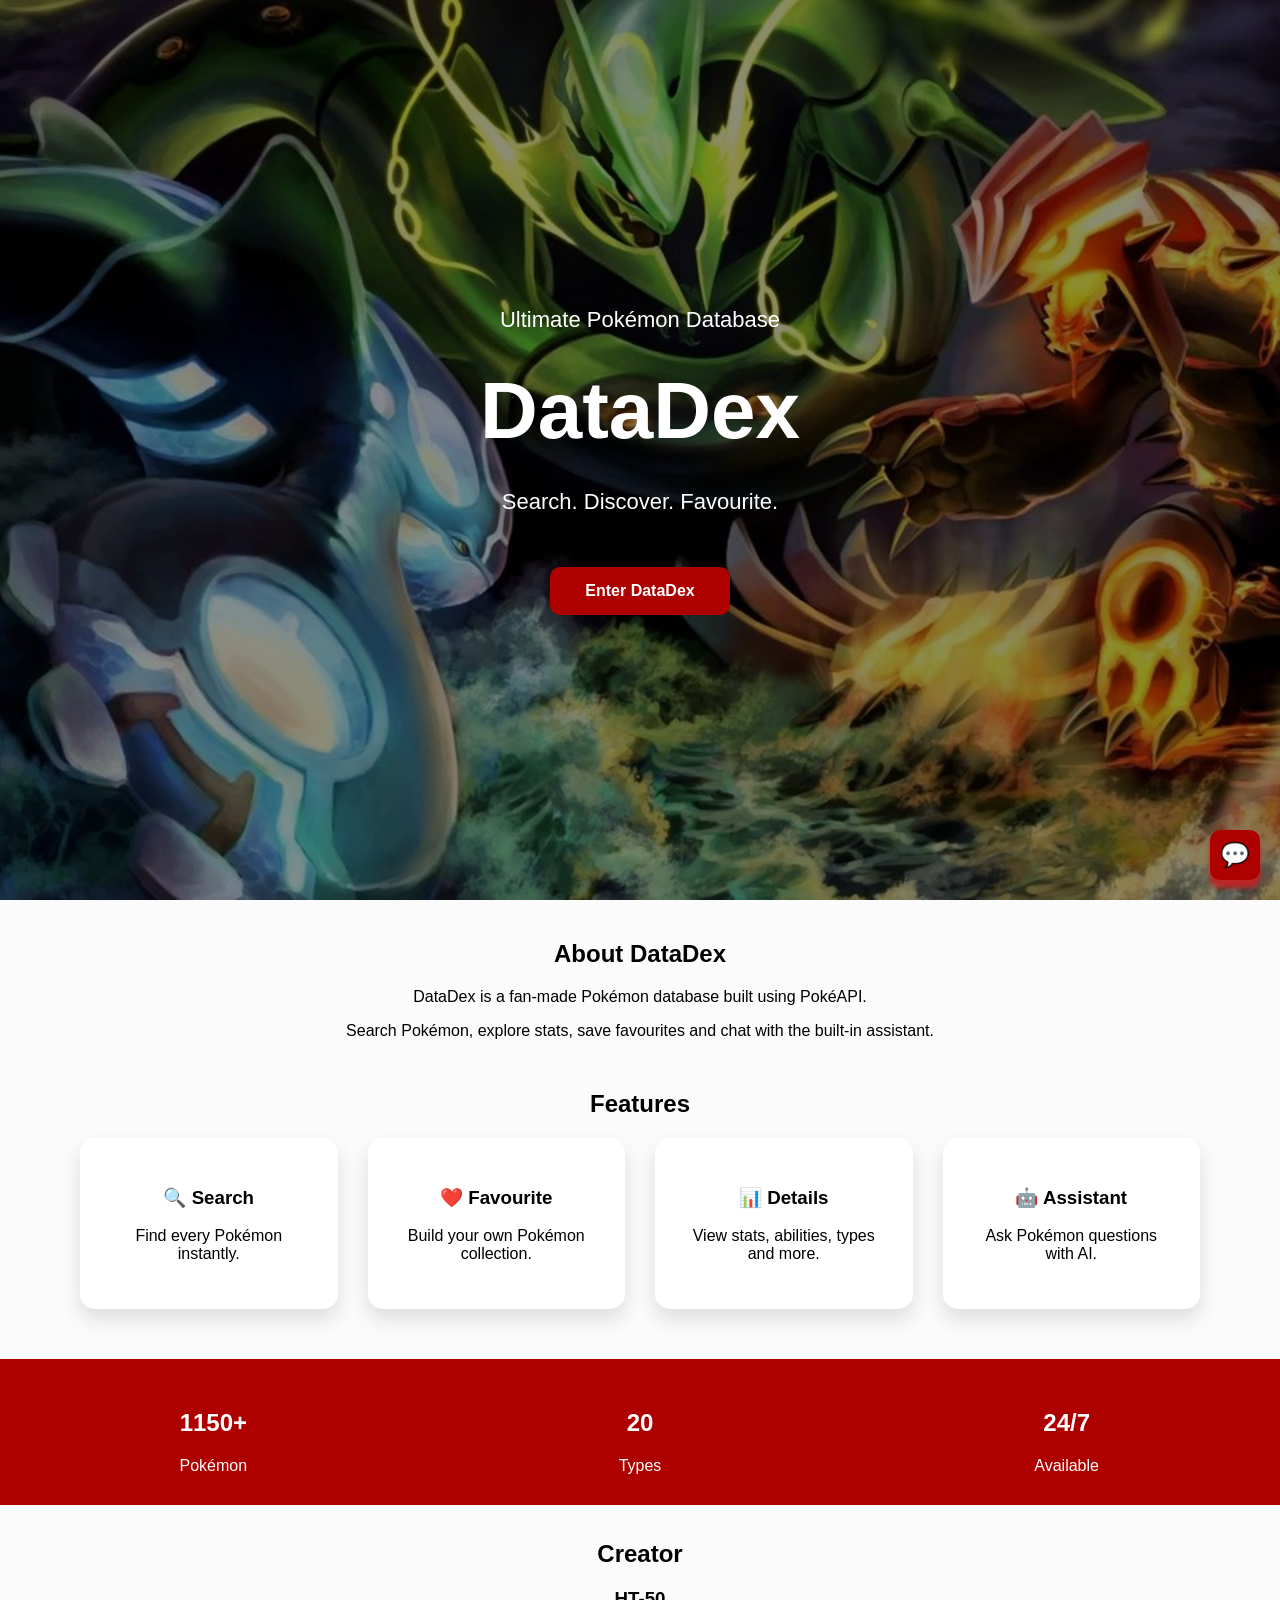
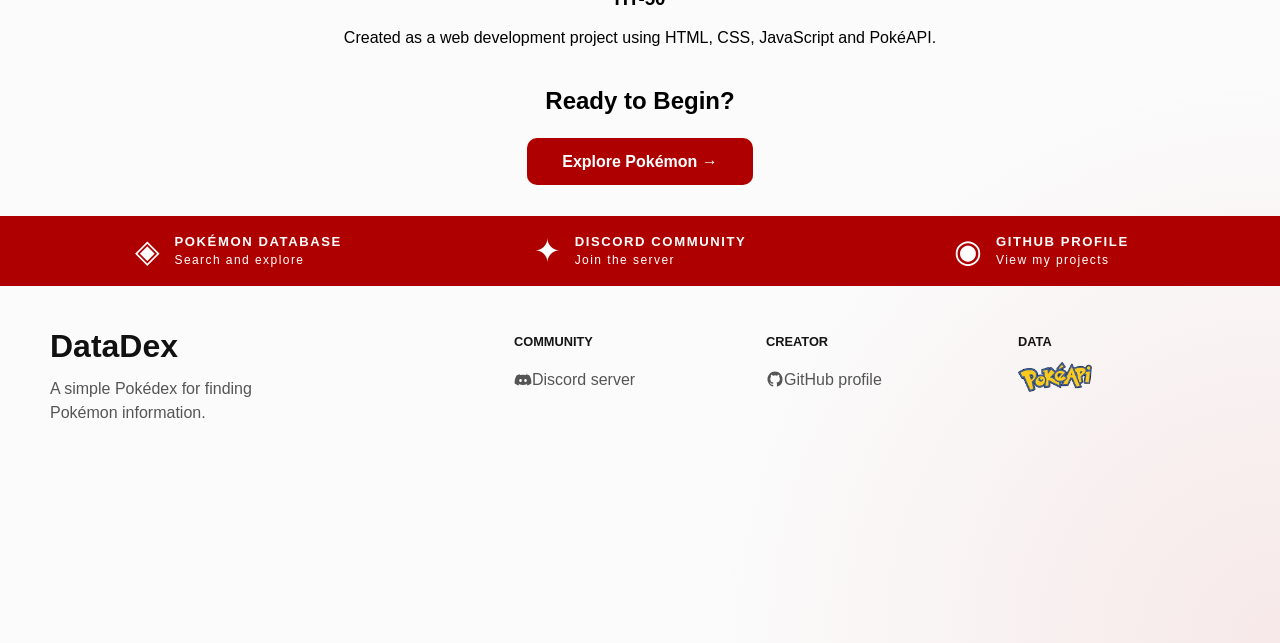
==== commit 4dd54e62: "Remove Navbar and Auth model from DataDex.html" ====
--- a/HTML/DataDex.html
+++ b/HTML/DataDex.html
@@ -12,38 +12,6 @@
     <script src="../Javascript/AuthSystem.js" defer></script>
 </head>
 <body>
-    <!-- Navbar -->
-    <nav class="navbar">
-        <div><h1 style="margin-right:10px;">DataDex</h1></div>
-        <div style="margin-left:auto;display:flex;align-items:center;gap:10px;">
-            <!-- Show before login -->
-            <div id="nav-auth-controls">
-                <button id="loginBtn" class="nav-btn" onclick="openAuthModal('login')">Log In</button>
-            </div>
-            <!-- Show after login -->
-            <div id="nav-user-profile" style="display:none;align-items:center;gap:10px;">
-                <img id="user-avatar" src="../Image/default-avatar.png" alt="Avatar" title="Change Avatar" onclick="document.getElementById('avatarPicker').click()" style="width:35px;height:35px;border-radius:50%;object-fit:cover;cursor:pointer;">
-                <input type="file" id="avatarPicker" accept="image/*" style="display:none" onchange="changeAvatar(event)">
-                <span id="nav-username" style="font-weight: 700;"></span>
-                <button class="nav-btn" onclick="logoutUser()">Log Out</button>
-            </div>
-        </div>
-    </nav>
-    <!-- Authentication Modal -->
-    <div id="auth-modal" class="auth-modal" style="display:none;">
-        <div class="auth-box">
-            <button class="auth-close" onclick="closeAuthModal()">&times;</button>
-            <h2 id="modal-title">Log In</h2>
-            <input id="auth-user" type="text" placeholder="Username">
-            <input id="auth-pass" type="password" placeholder="Password">
-            <input id="auth-confirm-pass" type="password" placeholder="Confirm Password" style="display:none;">
-            <button class="auth-btn" onclick="handleAuth()"> Continue</button>
-            <p id="auth-message" style="color:red;margin-top:10px;"></p>
-            <p id="auth-switch-text" style="margin-top:15px;">Don't have an account?<a href="#" onclick="openAuthModal('signup');return false;">Create One</a></p>
-        </div>
-    </div>
-    <br><br><br><br>
-
     <main class="landing">
         <!-- Attention Grapper -->
         <section class="hero">
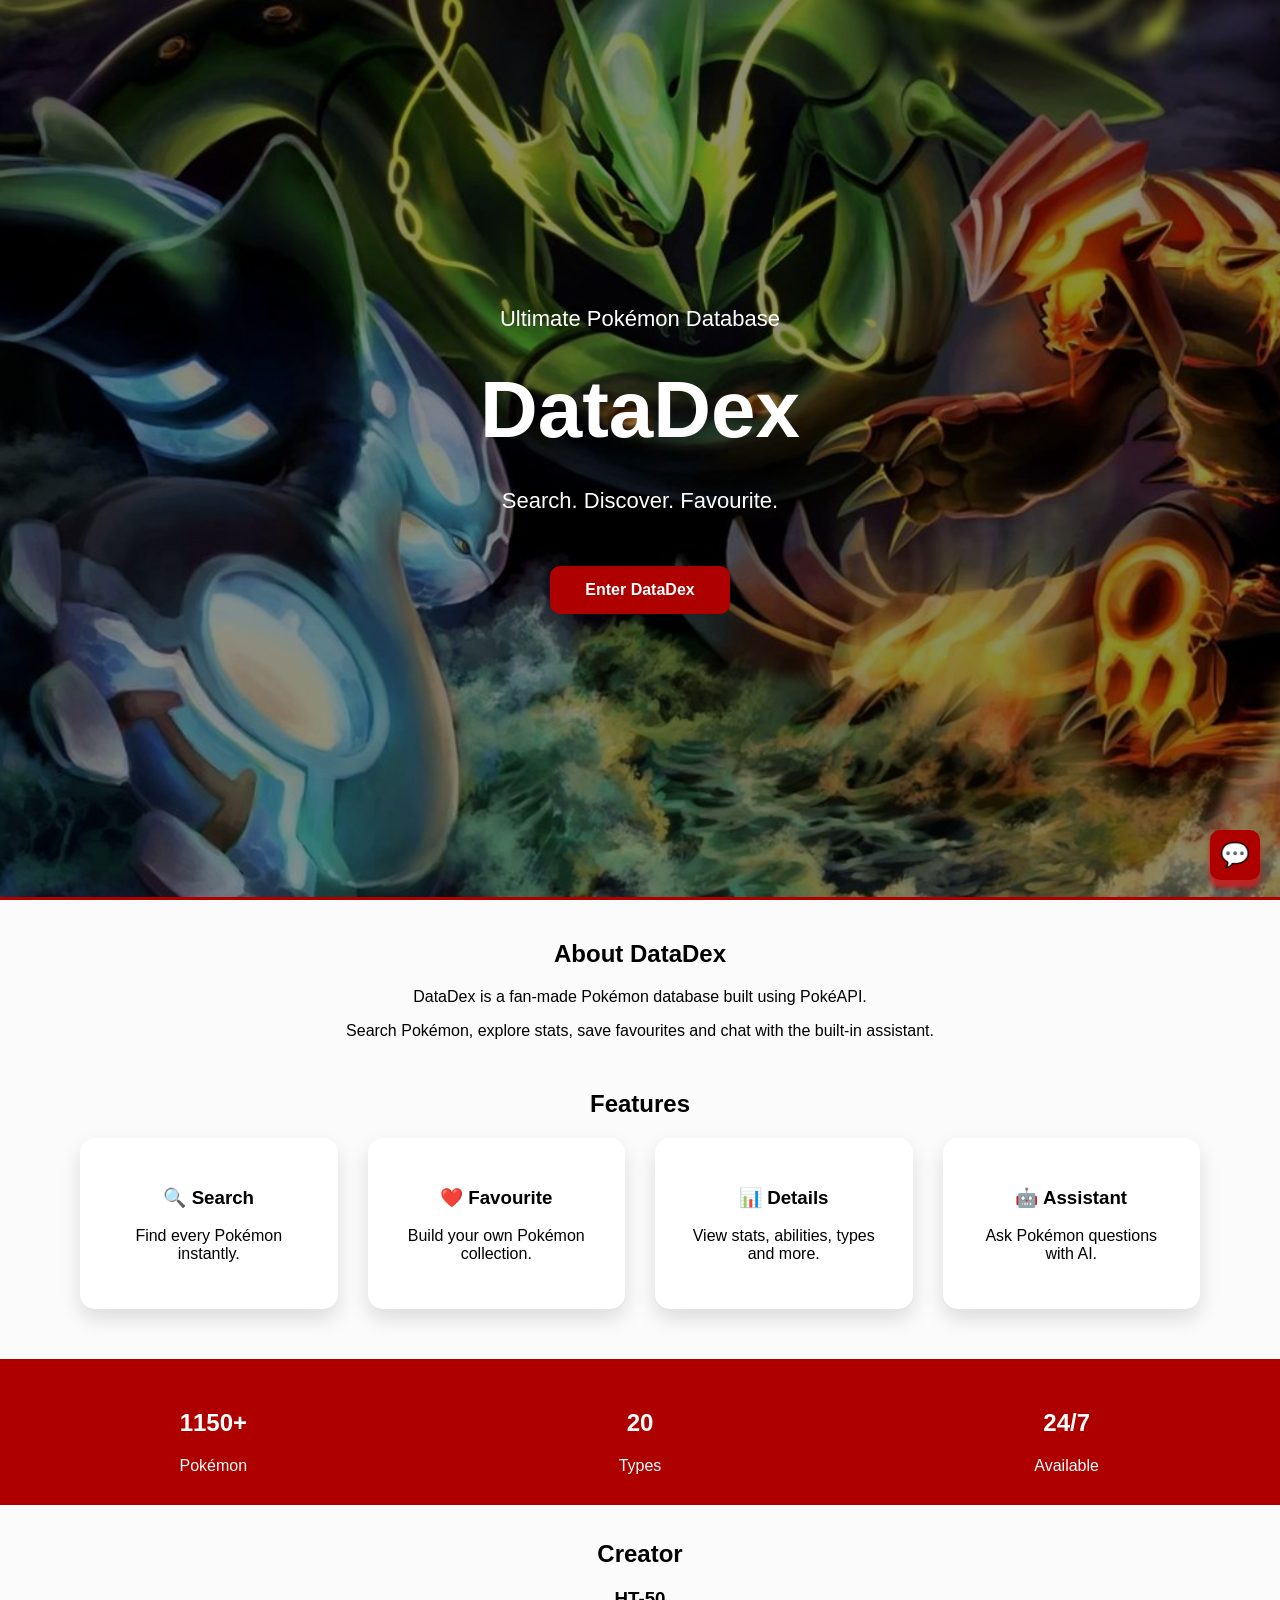
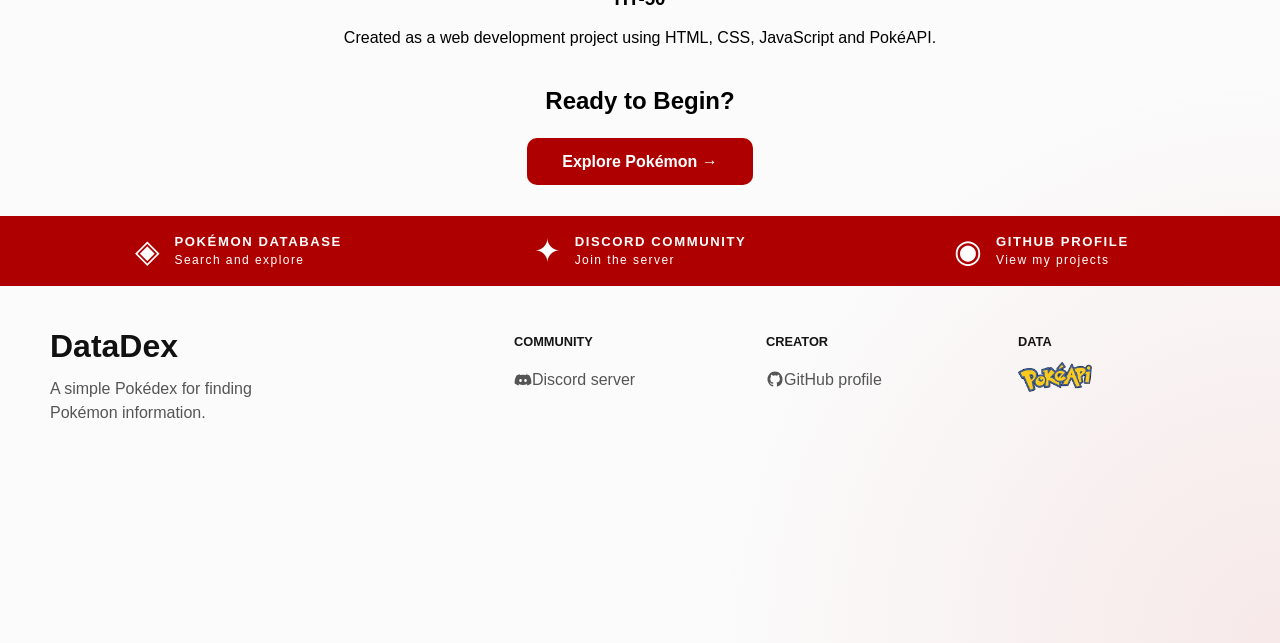
==== commit 9d43e8df: "Enhance hero section with border and styling Updated the hero section with a border and adjusted sty" ====
--- a/HTML/DataDex.html
+++ b/HTML/DataDex.html
@@ -14,7 +14,7 @@
 <body>
     <main class="landing">
         <!-- Attention Grapper -->
-        <section class="hero">
+        <section class="hero" style="border-bottom: 3px solid rgb(175, 0, 0);">
             <img class="hero-bg" src="../Image/pokemon-wallpaper-1.jpg" alt="Hero">
             <div class="hero-overlay">
                 <p>Ultimate Pokémon Database</p>
@@ -135,4 +135,4 @@
     </footer>
     <br>
 </body>
-</html>+</html>
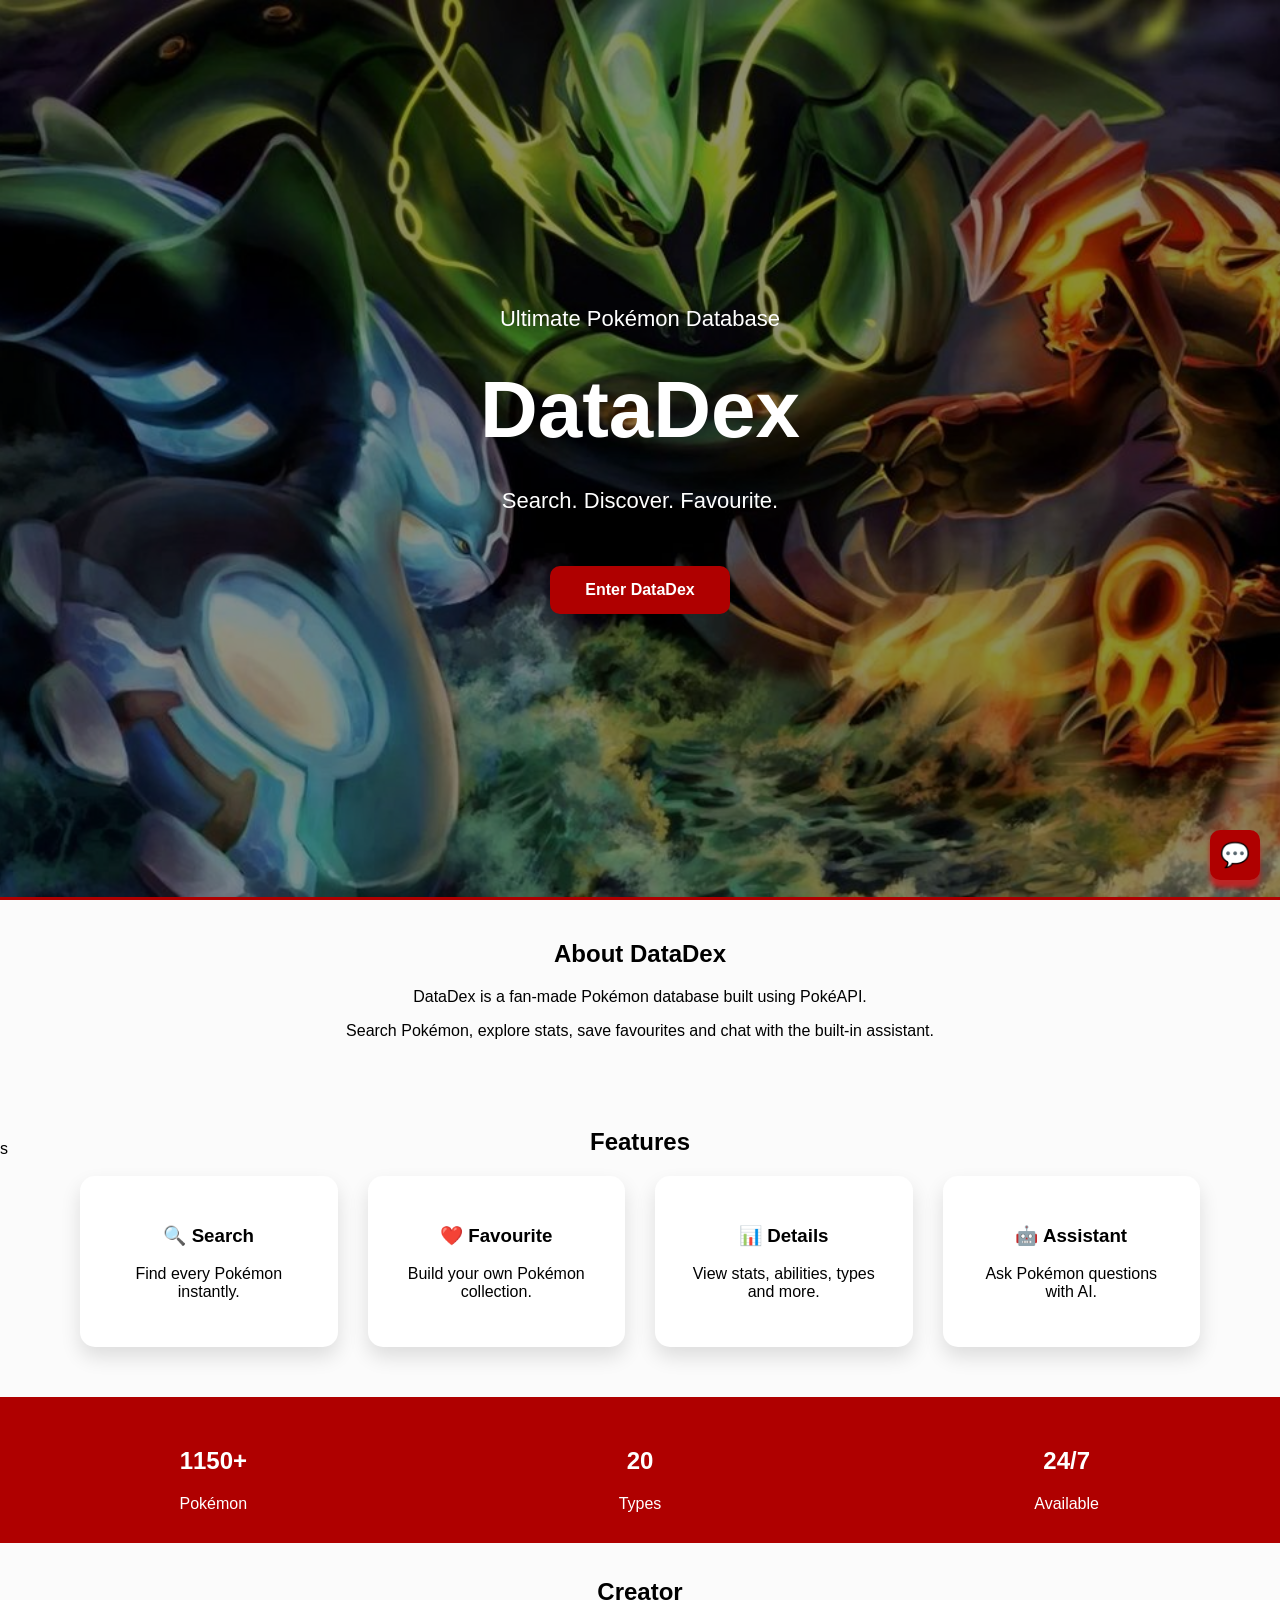
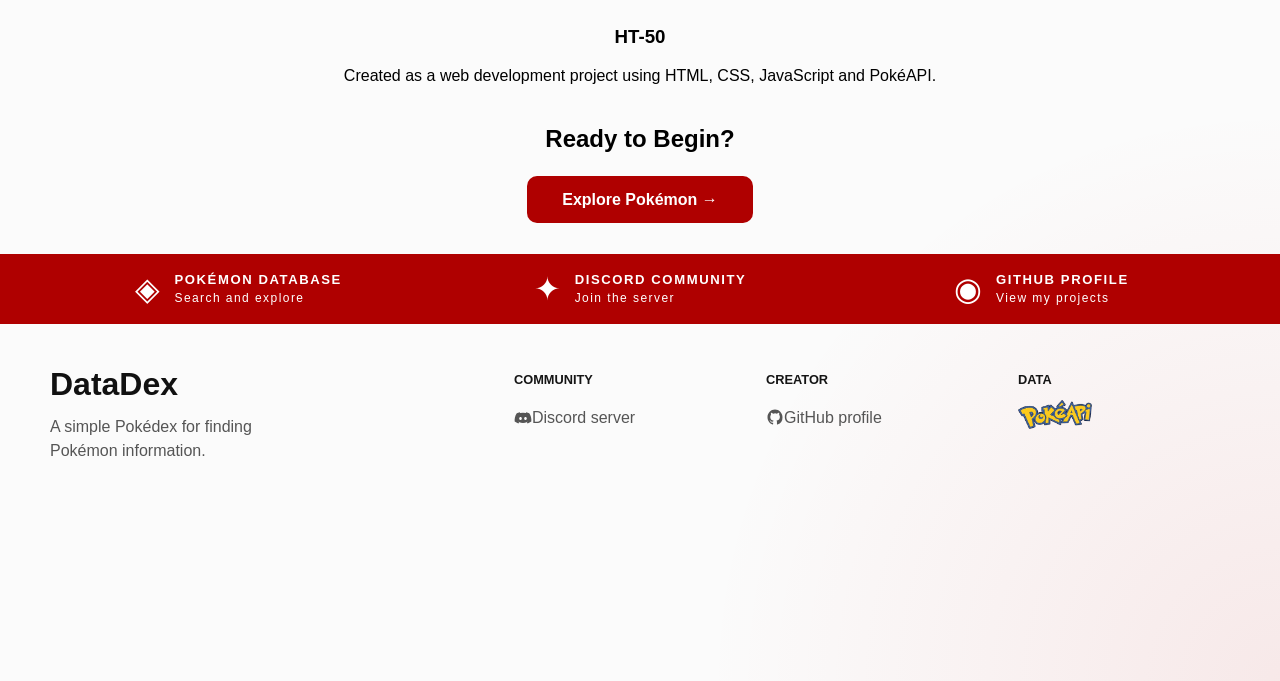
==== commit 7c28fe76: "Add files via upload" ====
--- a/HTML/DataDex.html
+++ b/HTML/DataDex.html
@@ -31,7 +31,7 @@
             <p>DataDex is a fan-made Pokémon database built using PokéAPI.</p>
             <p>Search Pokémon, explore stats, save favourites and chat with the built-in assistant.</p>
         </section>
-        <!-- FEATURES -->
+        <!-- FEATURES -->s
         <section class="landing-section" style="margin-top: -50px;">
             <h2>Features</h2>
             <div class="feature-grid">
@@ -135,4 +135,4 @@
     </footer>
     <br>
 </body>
-</html>
+</html>
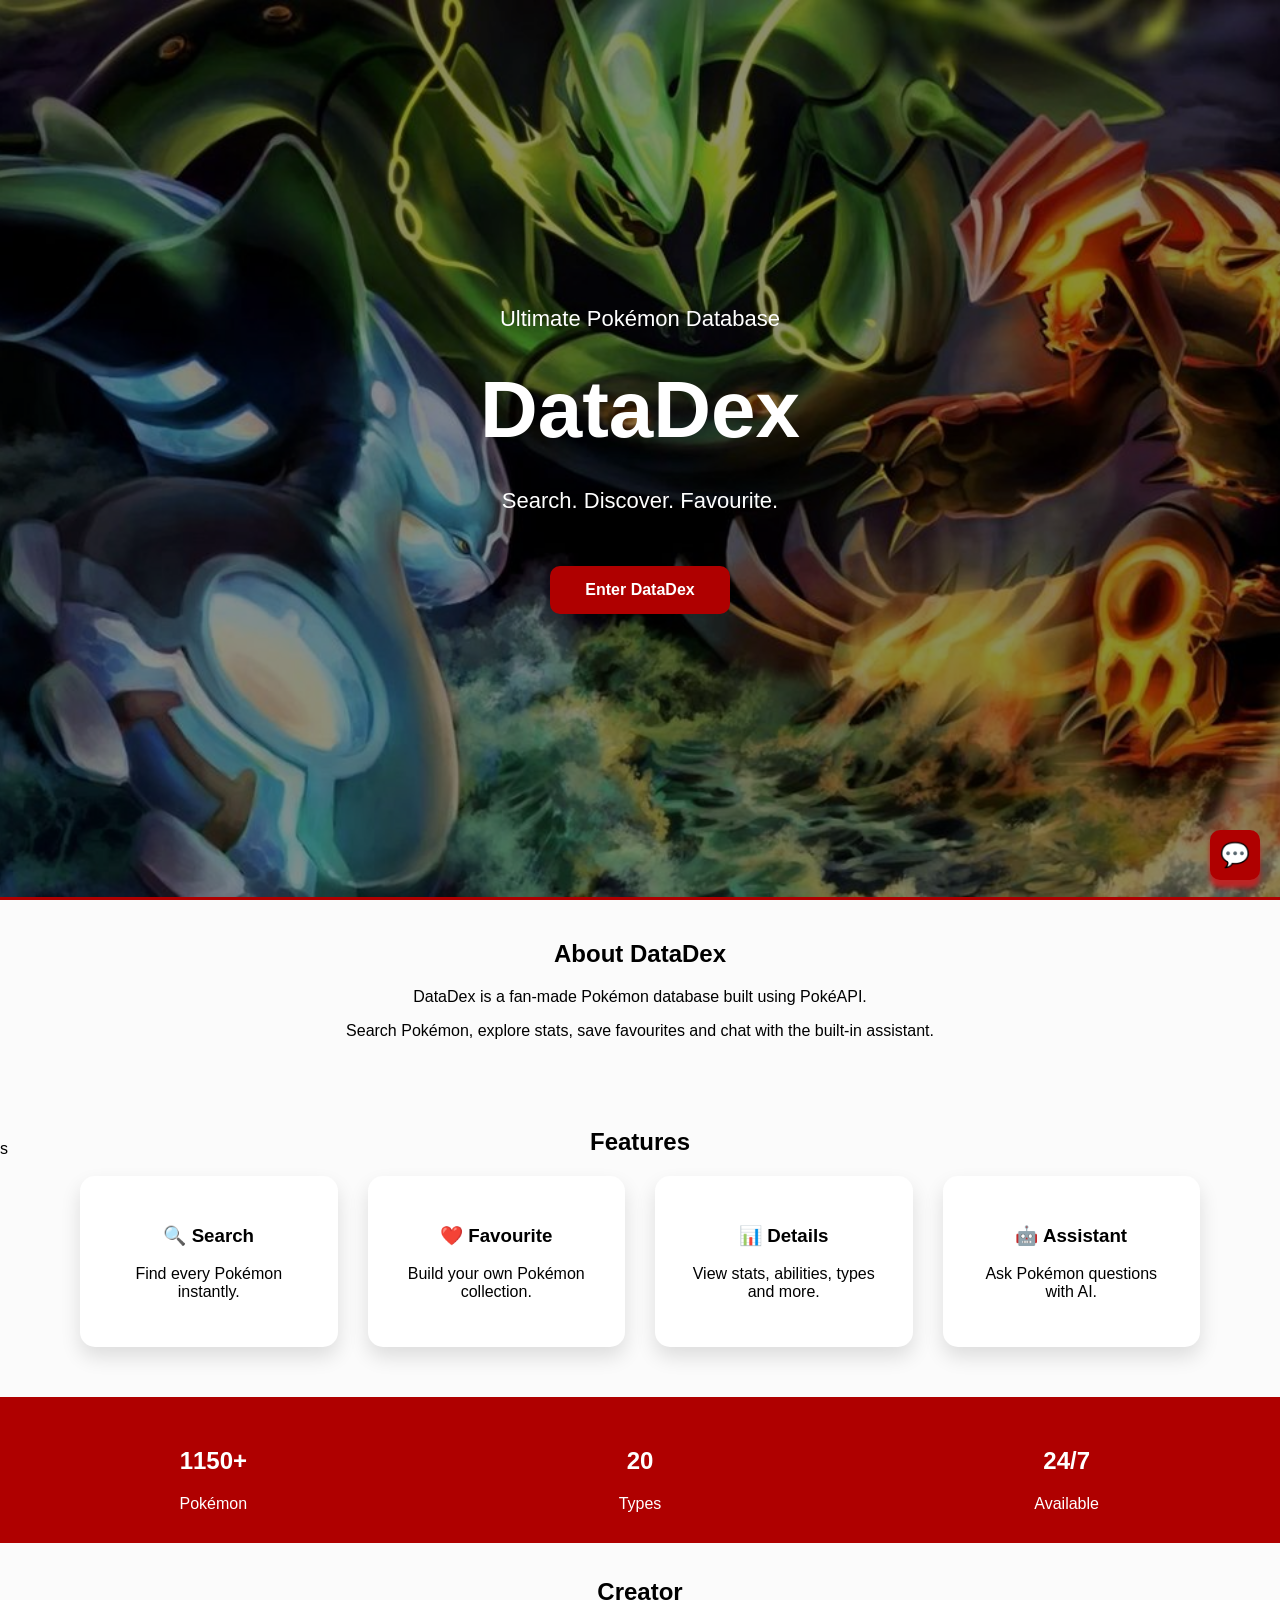
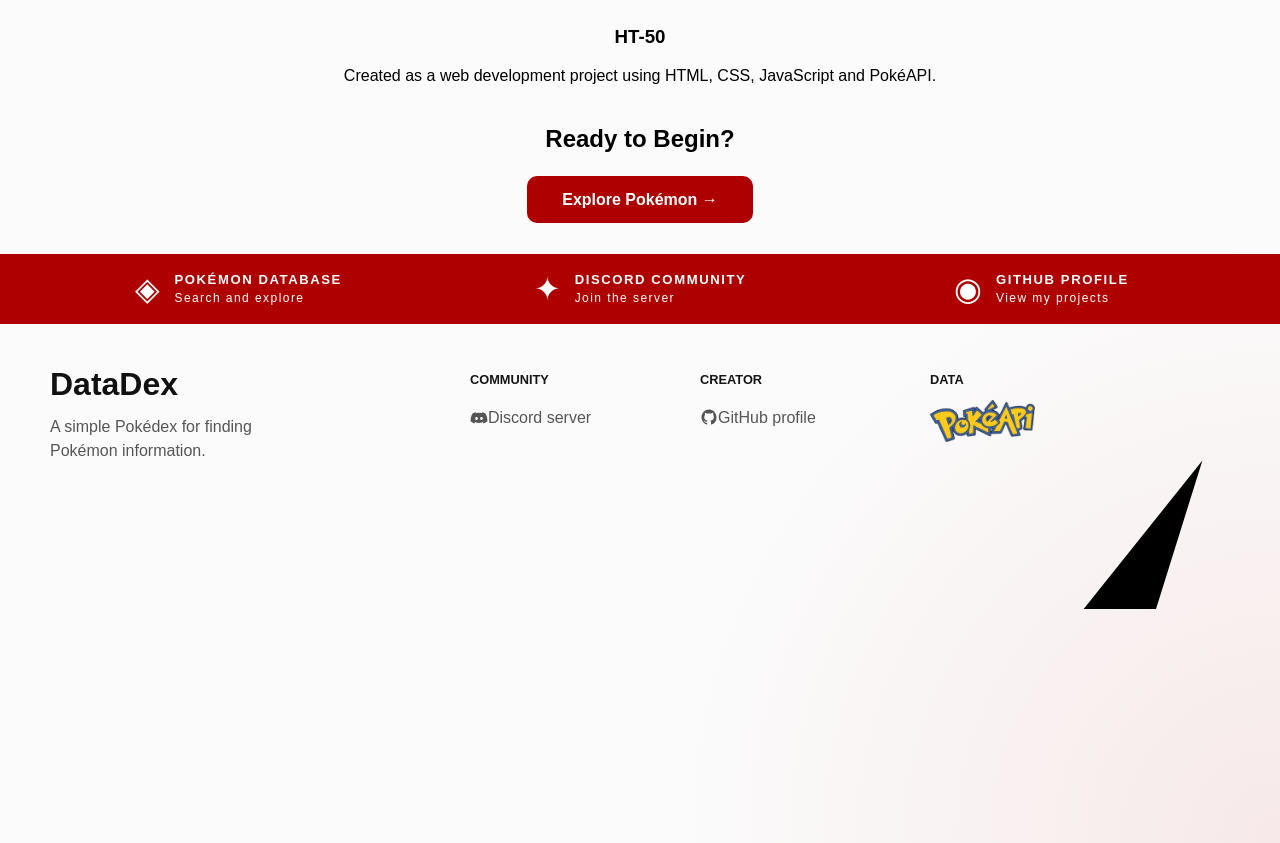
==== commit a527eb97: "Fix HTML formatting and structure" ====
--- a/HTML/DataDex.html
+++ b/HTML/DataDex.html
@@ -130,9 +130,14 @@
                 <a href="https://pokeapi.co/" target="_blank">
                     <img src="../Image/download.png" style="height: 35%; width: 35%; transform: translateY(-5px);">
                 </a>
+                <a href="https://groq.com/" target="_blank">
+                    <svg>
+                        <path d="M1378.01.31h-.04c-109.6 0-198.78 89.18-198.78 198.78s89.18 198.78 198.78 198.78 198.78-89.18 198.78-198.81C1576.56 89.66 1487.4.5 1378.01.31m93.33 198.78c0 51.49-41.88 93.36-93.36 93.36s-93.36-41.88-93.36-93.36 41.88-93.36 93.36-93.36 93.36 41.87 93.36 93.36M908.86 180.75c.43-11.74 1.43-23.13 3.67-34.68l.05-.23c2.83-13.62 7.15-26.73 12.81-38.99 11.8-25.1 29.21-47.21 50.41-64.03 20.78-16.39 45.11-28.6 70.38-35.33 12.4-3.45 25.23-5.67 38.18-6.6 28.63-2.05 56.94 1.15 83.9 11.24 9.98 3.74 19.95 8.47 29.26 13.87l15.78 9.17-50.61 88.04-15.8-8.8c-10.95-6.1-22.78-9.84-35.16-11.11-12.97-1.17-26.36 0-38.93 3.43-11.9 3.18-23.24 8.94-32.86 16.64-9 7.25-16.26 16.51-20.96 26.71-5.08 11.01-6.98 23.13-6.98 35.17v199.17H908.85V180.75ZM873.03 187.44c-1.25-50.37-21.77-97.51-57.79-132.72C779.25 19.54 731.74.1 681.47 0h-1.63C574.85 0 488.97 85.15 488.05 190.59c-.45 51.35 19.07 99.82 54.95 136.49 35.9 36.68 83.86 57.12 135.2 57.57h58.51V282.78h-55.55c-24.09.33-46.84-8.87-64.06-25.73-17.24-16.87-26.88-39.48-27.14-63.68-.55-49.87 39.38-90.9 89.04-91.5h2.39c49.58 0 90.14 40.58 90.42 90.37v177.83c0 49.22-40.06 89.74-89.31 90.37-23.59-.18-45.76-9.55-62.43-26.43l-12.93-13.07-.05.05-51.98 91.8c34.69 31.66 79.12 49.17 126.28 49.52h2.59c50.55-.72 97.97-20.94 133.54-56.97 35.54-36.02 55.27-83.78 55.53-134.6V187.46H873v-.02ZM1790.21.29c-51.34 0-99.58 20.01-135.85 56.38-36.21 36.3-56.11 84.53-56.01 135.76 0 105.86 86.07 191.97 191.87 191.97h54.41V282.67h-54.41c-49.74 0-90.19-40.48-90.19-90.24s40.45-90.24 90.19-90.24c22.6 0 44.23 8.44 60.92 23.76 16.11 14.8 28.77 34.62 28.77 56.46v367.66h101.67V192.43c0-105.94-85.85-192.14-191.37-192.14M165.98 342.21H0L272.4 1.5l-68.75 220.11H369.6L97.23 562.32z"></path>
+                    </svg>
+                </a>
             </div>
         </div>
     </footer>
     <br>
 </body>
-</html>+</html>
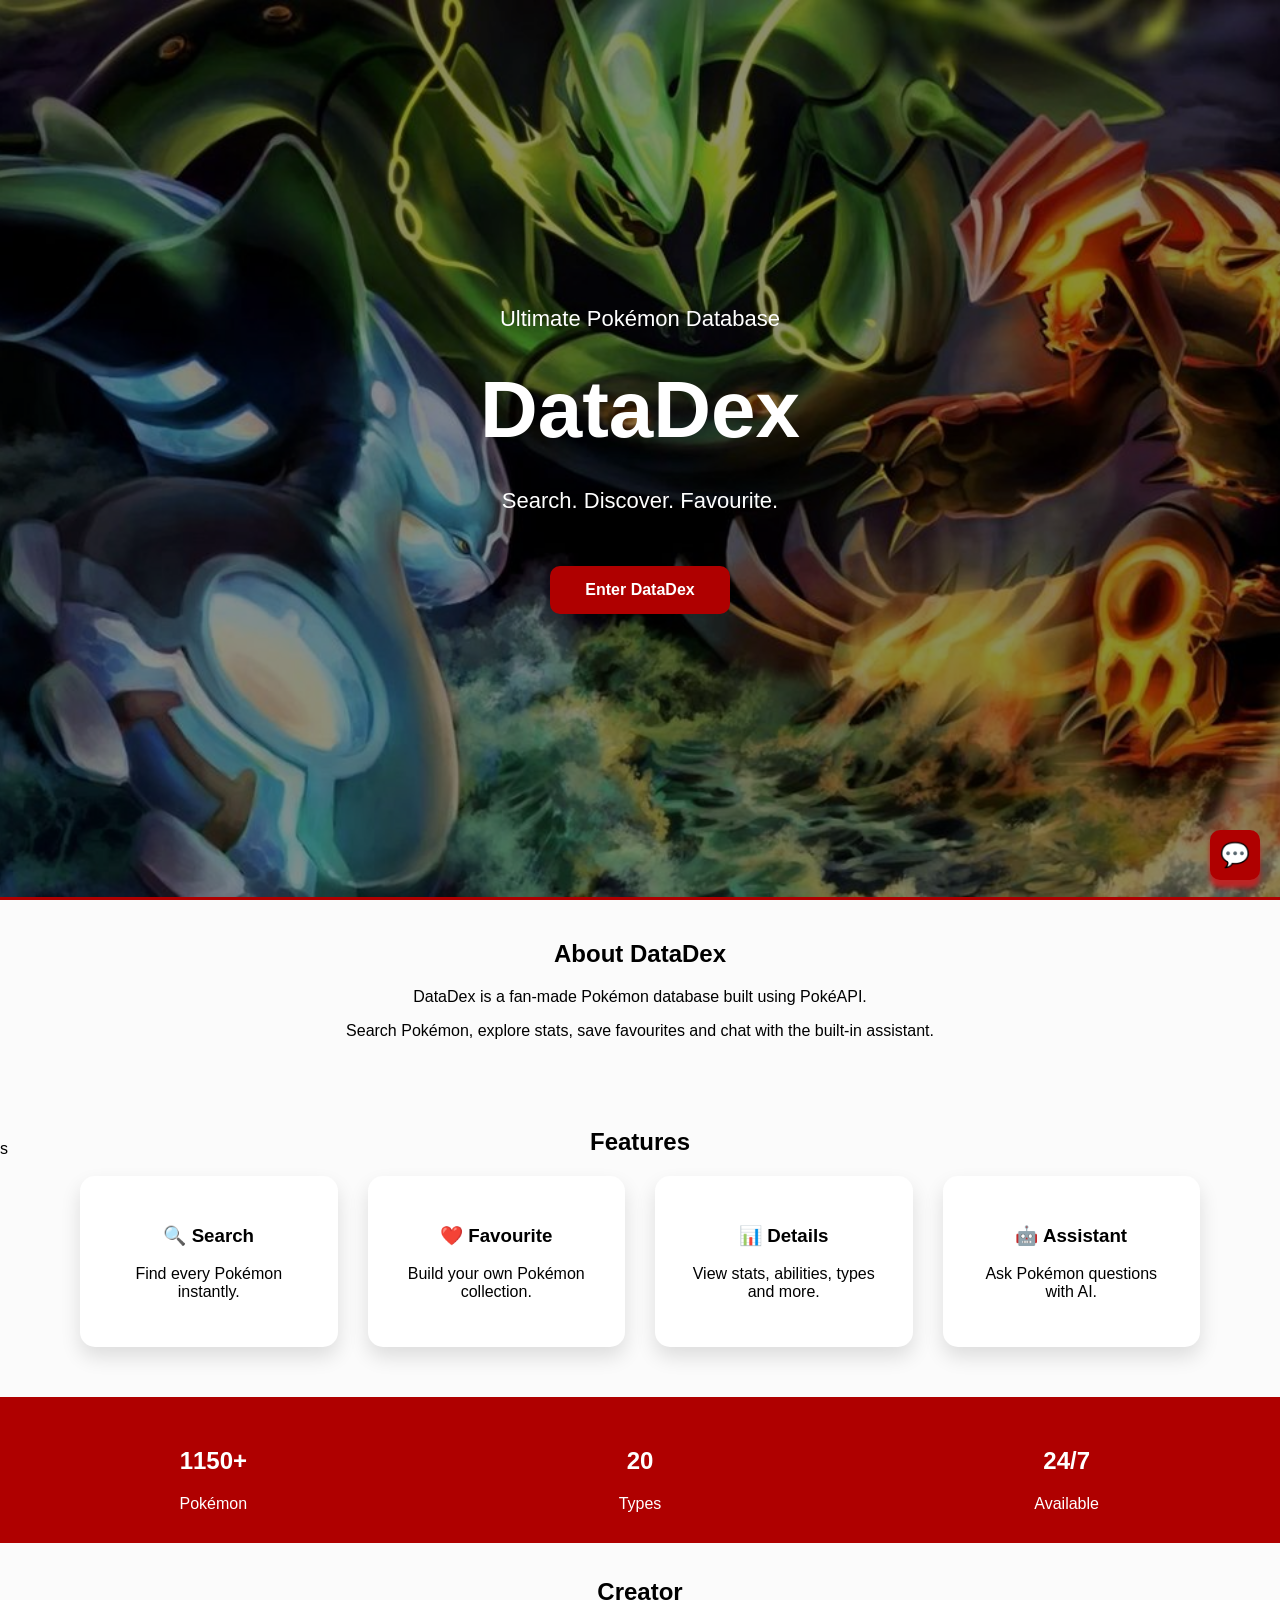
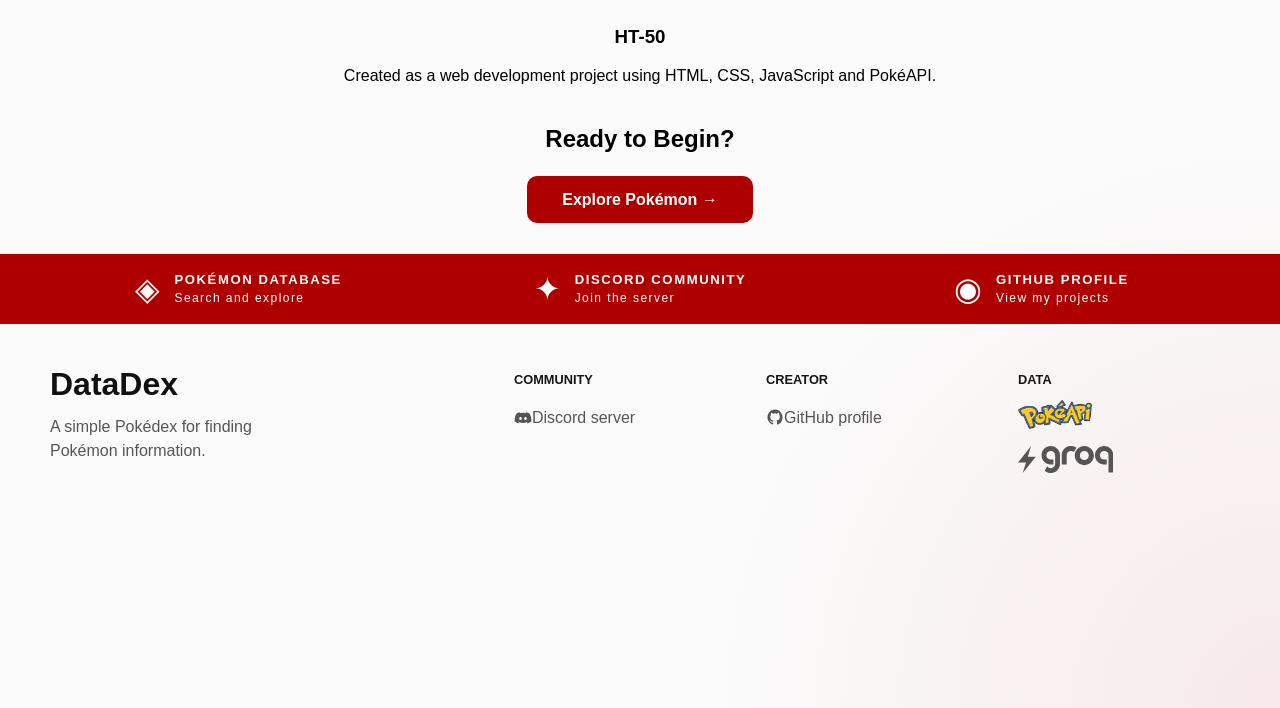
==== commit be3acdac: "Add files via upload" ====
--- a/HTML/DataDex.html
+++ b/HTML/DataDex.html
@@ -131,7 +131,7 @@
                     <img src="../Image/download.png" style="height: 35%; width: 35%; transform: translateY(-5px);">
                 </a>
                 <a href="https://groq.com/" target="_blank">
-                    <svg>
+                    <svg style="width: 45%;" viewBox="0 0 1981.58 562.32" fill="currentColor" xmlns="http://www.w3.org/2000/svg">
                         <path d="M1378.01.31h-.04c-109.6 0-198.78 89.18-198.78 198.78s89.18 198.78 198.78 198.78 198.78-89.18 198.78-198.81C1576.56 89.66 1487.4.5 1378.01.31m93.33 198.78c0 51.49-41.88 93.36-93.36 93.36s-93.36-41.88-93.36-93.36 41.88-93.36 93.36-93.36 93.36 41.87 93.36 93.36M908.86 180.75c.43-11.74 1.43-23.13 3.67-34.68l.05-.23c2.83-13.62 7.15-26.73 12.81-38.99 11.8-25.1 29.21-47.21 50.41-64.03 20.78-16.39 45.11-28.6 70.38-35.33 12.4-3.45 25.23-5.67 38.18-6.6 28.63-2.05 56.94 1.15 83.9 11.24 9.98 3.74 19.95 8.47 29.26 13.87l15.78 9.17-50.61 88.04-15.8-8.8c-10.95-6.1-22.78-9.84-35.16-11.11-12.97-1.17-26.36 0-38.93 3.43-11.9 3.18-23.24 8.94-32.86 16.64-9 7.25-16.26 16.51-20.96 26.71-5.08 11.01-6.98 23.13-6.98 35.17v199.17H908.85V180.75ZM873.03 187.44c-1.25-50.37-21.77-97.51-57.79-132.72C779.25 19.54 731.74.1 681.47 0h-1.63C574.85 0 488.97 85.15 488.05 190.59c-.45 51.35 19.07 99.82 54.95 136.49 35.9 36.68 83.86 57.12 135.2 57.57h58.51V282.78h-55.55c-24.09.33-46.84-8.87-64.06-25.73-17.24-16.87-26.88-39.48-27.14-63.68-.55-49.87 39.38-90.9 89.04-91.5h2.39c49.58 0 90.14 40.58 90.42 90.37v177.83c0 49.22-40.06 89.74-89.31 90.37-23.59-.18-45.76-9.55-62.43-26.43l-12.93-13.07-.05.05-51.98 91.8c34.69 31.66 79.12 49.17 126.28 49.52h2.59c50.55-.72 97.97-20.94 133.54-56.97 35.54-36.02 55.27-83.78 55.53-134.6V187.46H873v-.02ZM1790.21.29c-51.34 0-99.58 20.01-135.85 56.38-36.21 36.3-56.11 84.53-56.01 135.76 0 105.86 86.07 191.97 191.87 191.97h54.41V282.67h-54.41c-49.74 0-90.19-40.48-90.19-90.24s40.45-90.24 90.19-90.24c22.6 0 44.23 8.44 60.92 23.76 16.11 14.8 28.77 34.62 28.77 56.46v367.66h101.67V192.43c0-105.94-85.85-192.14-191.37-192.14M165.98 342.21H0L272.4 1.5l-68.75 220.11H369.6L97.23 562.32z"></path>
                     </svg>
                 </a>
@@ -140,4 +140,4 @@
     </footer>
     <br>
 </body>
-</html>
+</html>
